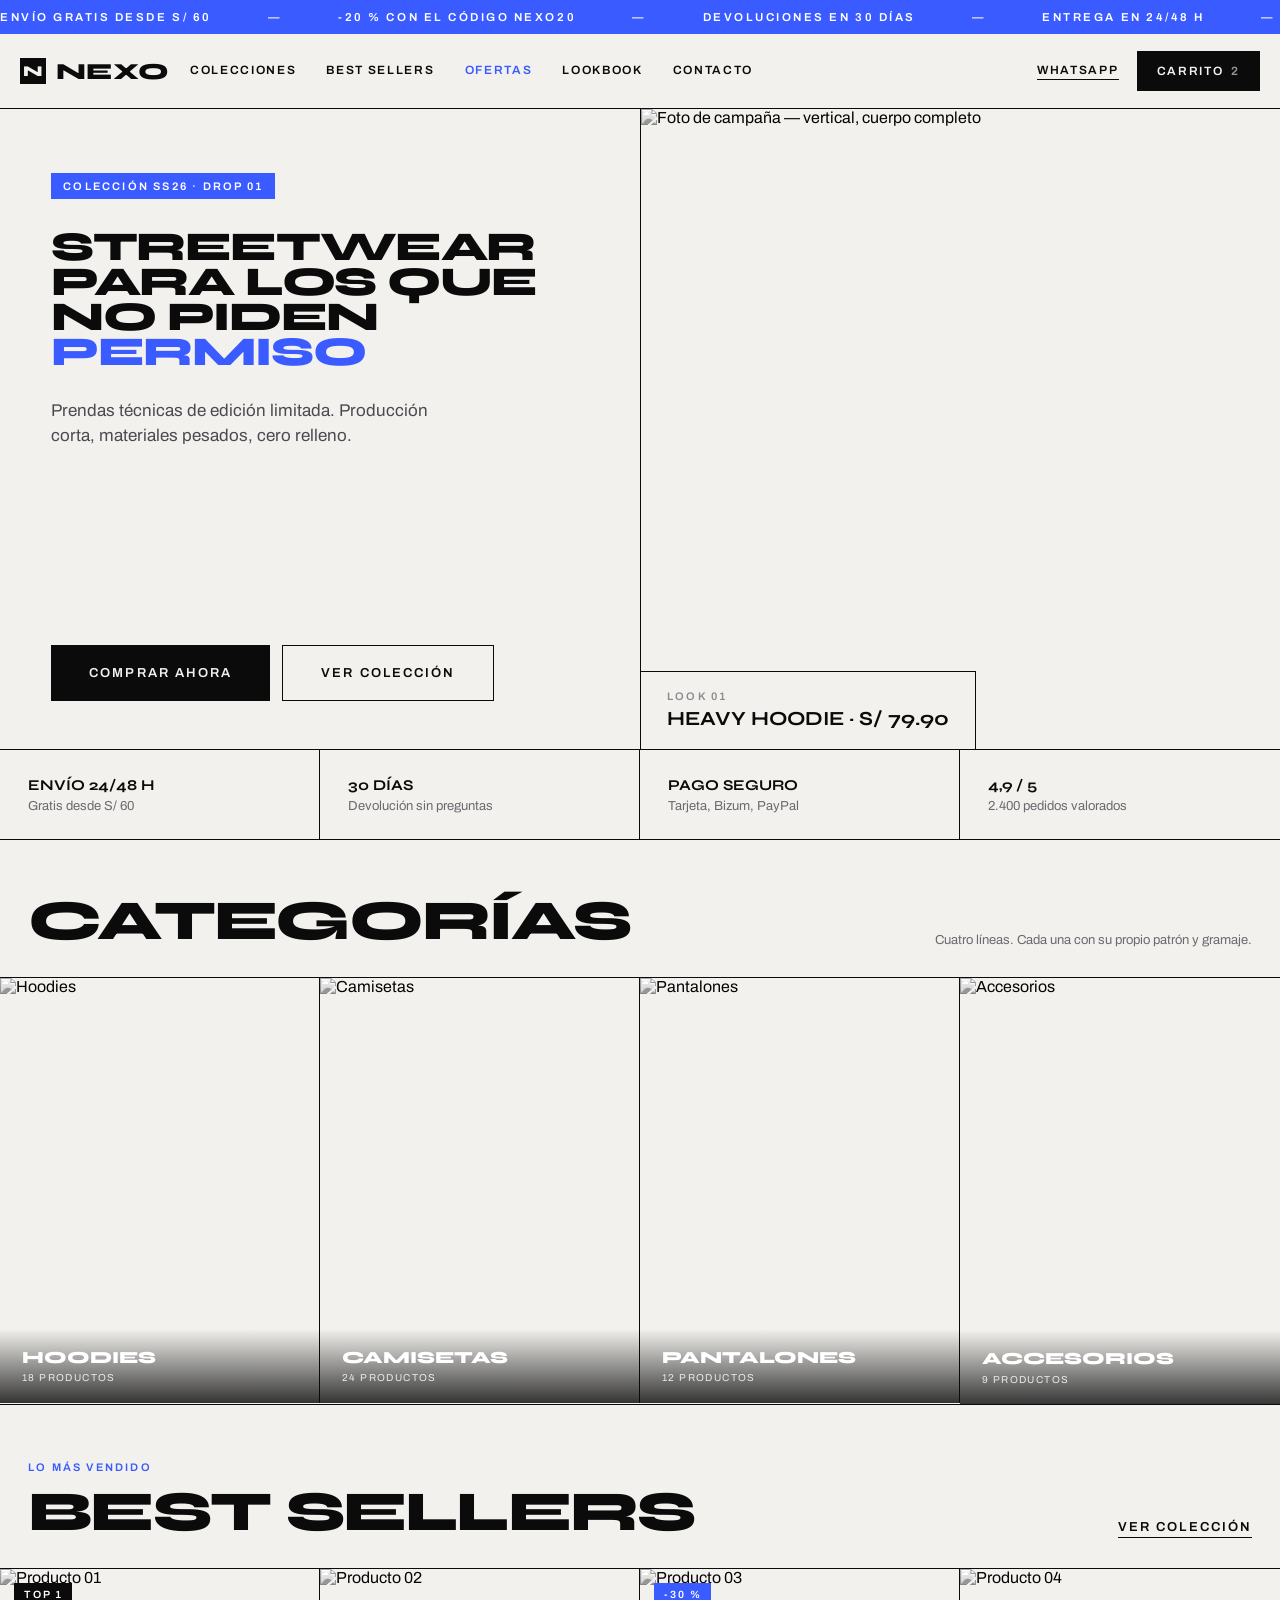
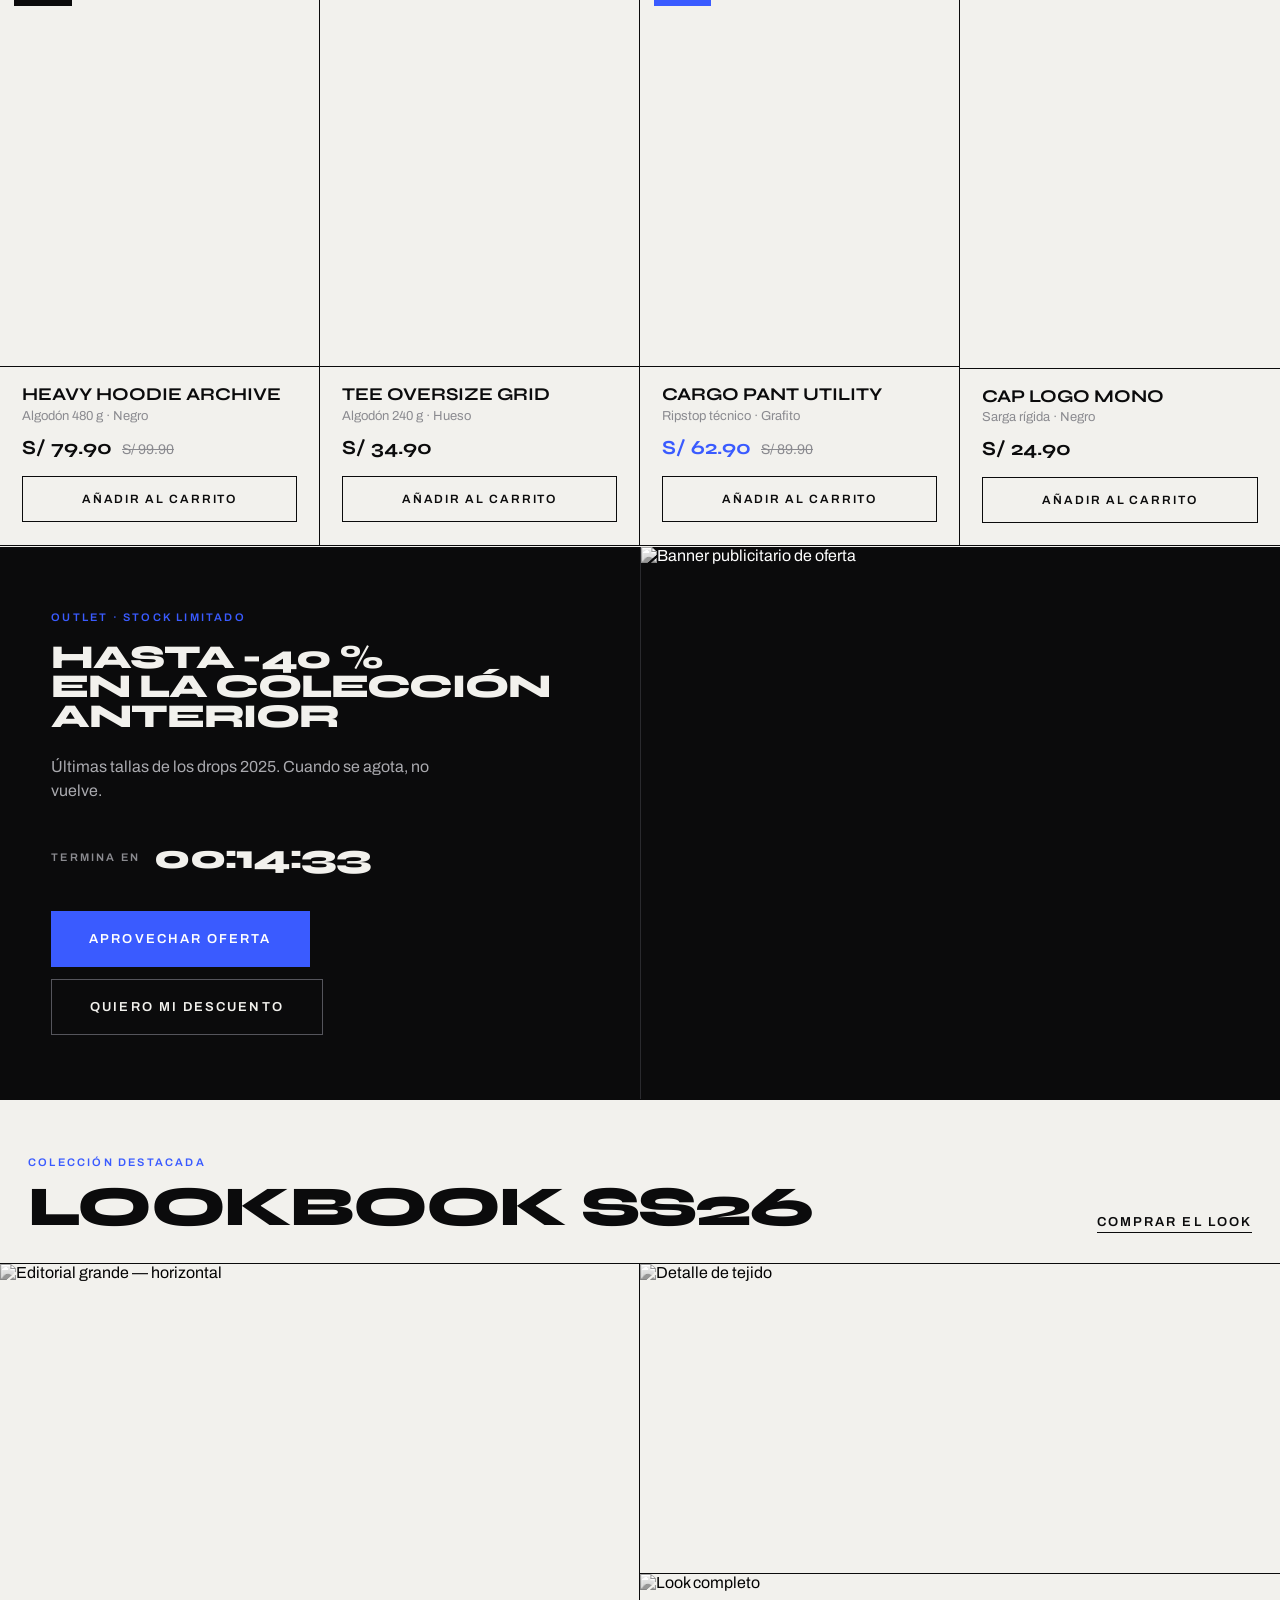
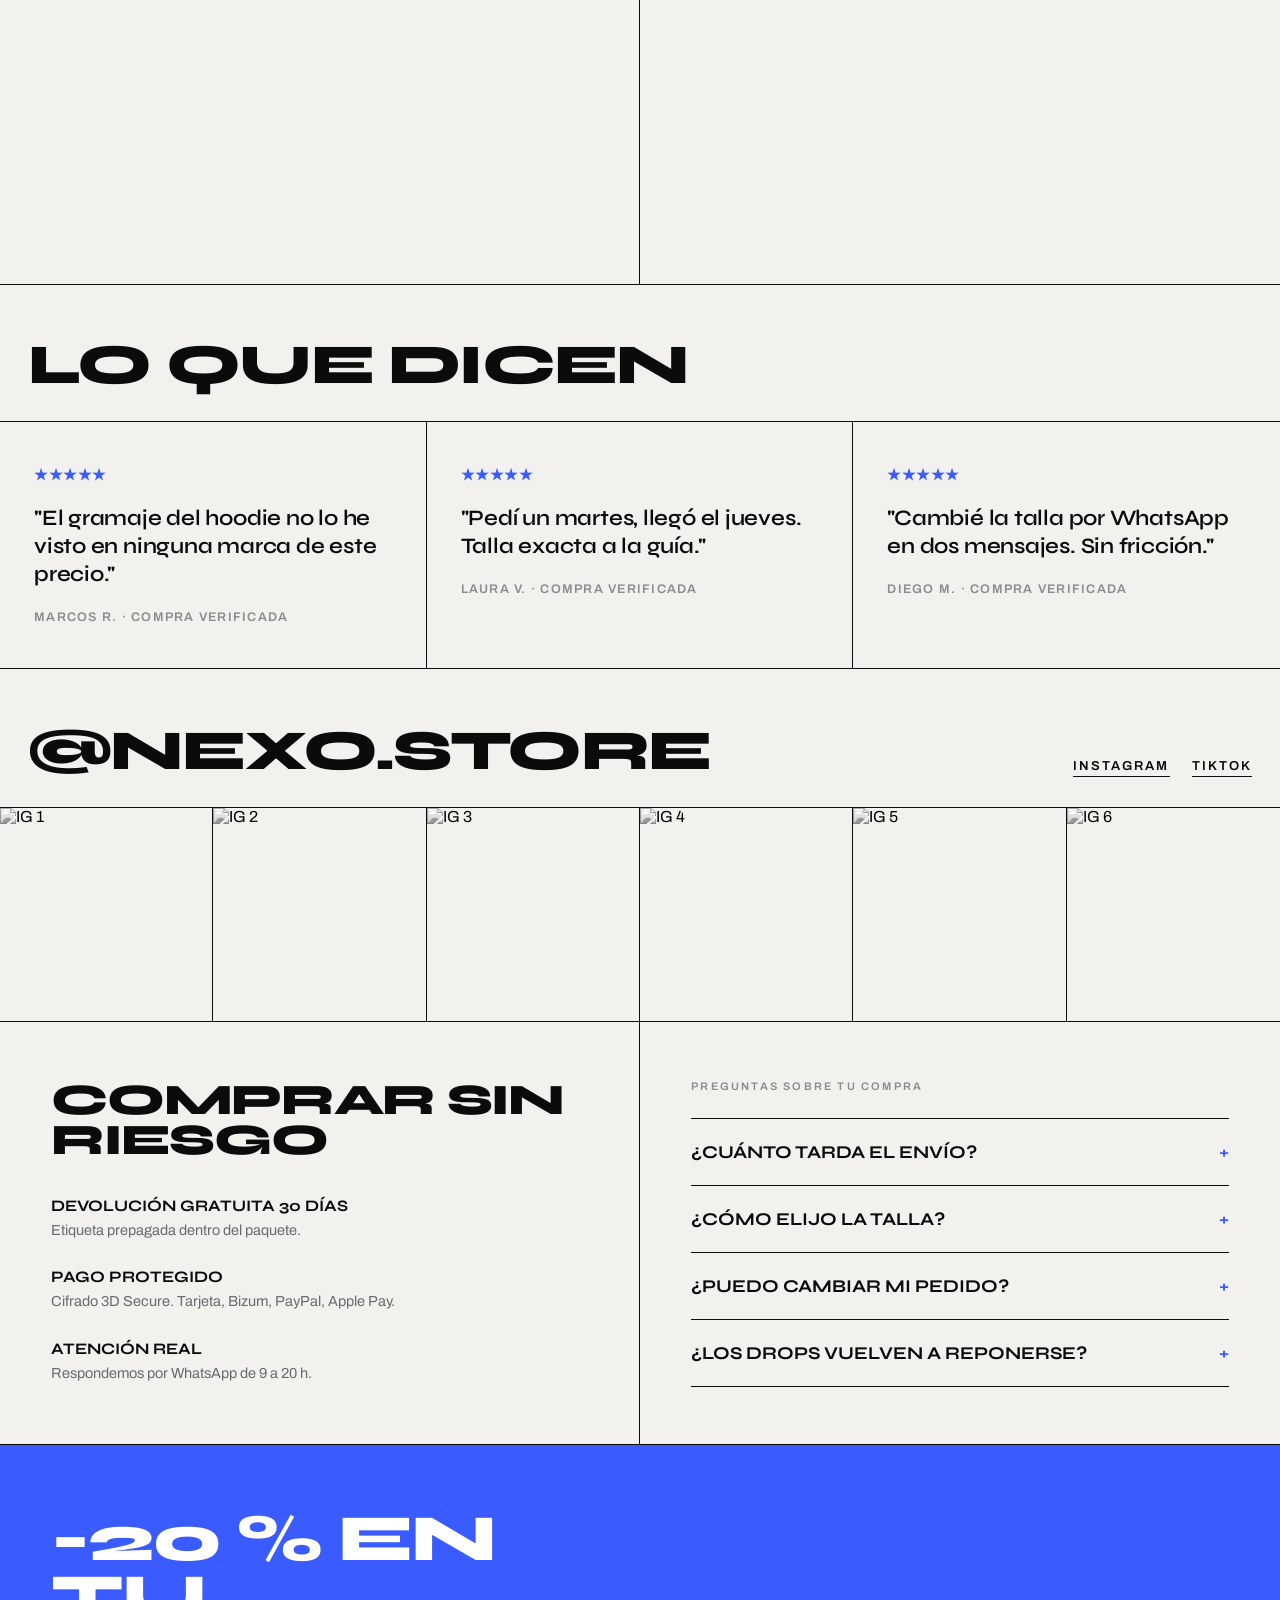
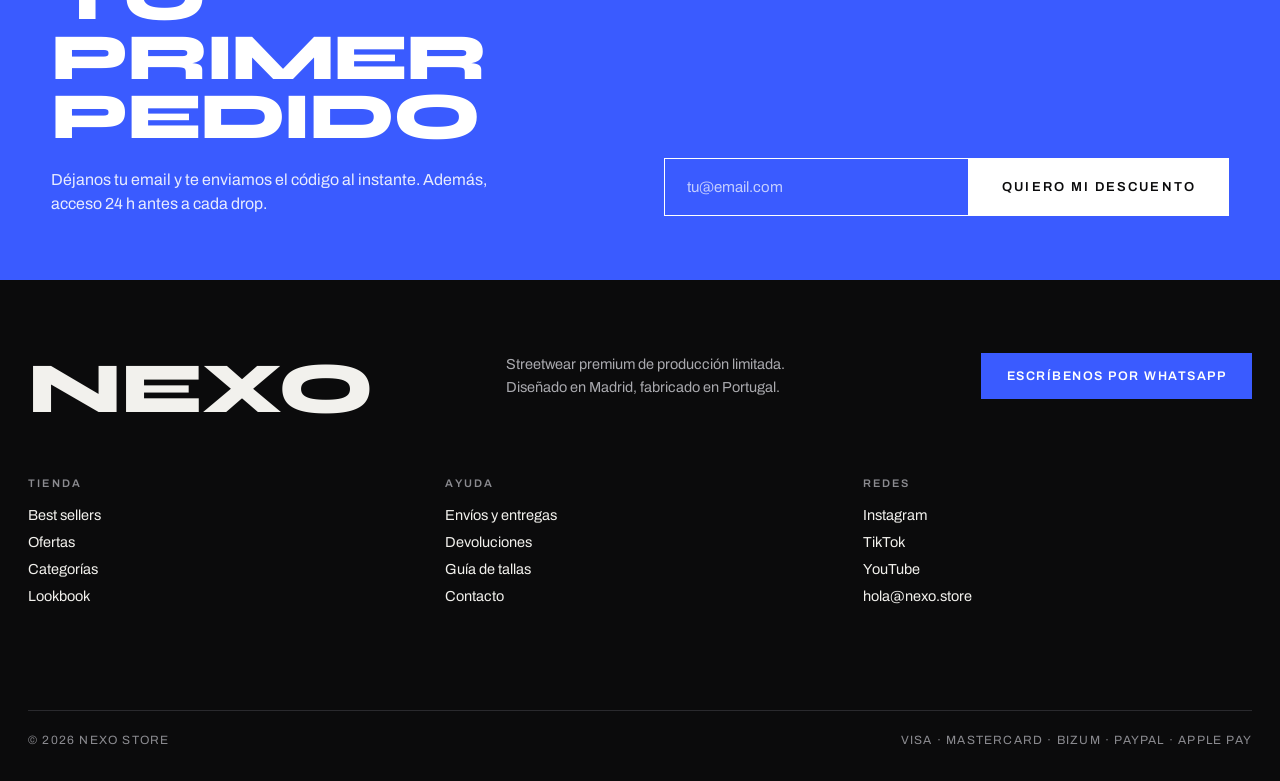
==== index.html @ 4b2de721 "Initial commit: NEXO Store e-commerce site Standalone implementation (HTML/CSS/JS) built from the NE" ====
<!DOCTYPE html>
<html lang="es">
<head>
<meta charset="utf-8">
<meta name="viewport" content="width=device-width, initial-scale=1">
<title>NEXO Store — Streetwear técnico de edición limitada</title>
<link rel="preconnect" href="https://fonts.googleapis.com">
<link rel="preconnect" href="https://fonts.gstatic.com" crossorigin>
<link href="https://fonts.googleapis.com/css2?family=Syne:wght@600;700;800&family=Archivo:wght@400;500;600&display=swap" rel="stylesheet">
<link rel="stylesheet" href="styles.css">
</head>
<body>

<!-- Promo marquee -->
<div class="marquee-bar">
  <div class="marquee-track">
    <div class="marquee-group">
      <span>Envío gratis desde S/ 60</span><span>—</span><span>-20 % con el código NEXO20</span><span>—</span><span>Devoluciones en 30 días</span><span>—</span><span>Entrega en 24/48 h</span><span>—</span><span>Nueva colección disponible</span><span>—</span>
    </div>
    <div class="marquee-group" aria-hidden="true">
      <span>Envío gratis desde S/ 60</span><span>—</span><span>-20 % con el código NEXO20</span><span>—</span><span>Devoluciones en 30 días</span><span>—</span><span>Entrega en 24/48 h</span><span>—</span><span>Nueva colección disponible</span><span>—</span>
    </div>
  </div>
</div>

<!-- Header -->
<header class="site-header">
  <div class="header-inner">
    <div class="brand" data-nav="home" role="button" tabindex="0">
      <div class="brand-mark">N</div>
      <span class="brand-name">NEXO</span>
    </div>
    <nav class="main-nav">
      <a href="#colecciones">Colecciones</a>
      <a href="#bestsellers">Best sellers</a>
      <a href="#ofertas" class="accent">Ofertas</a>
      <a href="#lookbook">Lookbook</a>
      <a href="#contacto">Contacto</a>
    </nav>
    <div class="header-actions">
      <a class="whatsapp-link" href="https://wa.me/34600000000" target="_blank" rel="noopener">WhatsApp</a>
      <button class="cart-btn" data-nav="cart" type="button">
        <span>Carrito</span><span class="cart-count" id="cart-count">2</span>
      </button>
    </div>
  </div>
</header>

<!-- ============ HOME ============ -->
<main class="view" data-view="home">

  <section class="hero-section">
    <div class="hero-copy">
      <div>
        <div class="tag-pill">Colección SS26 · Drop 01</div>
        <h1 class="hero-title">Streetwear<br>para los que<br>no piden<br><span class="accent-text">permiso</span></h1>
        <p class="hero-sub">Prendas técnicas de edición limitada. Producción corta, materiales pesados, cero relleno.</p>
      </div>
      <div class="hero-actions">
        <button class="btn btn-dark" data-nav="product" type="button">Comprar ahora</button>
        <a class="btn btn-outline" href="#colecciones">Ver colección</a>
      </div>
    </div>
    <div class="hero-media">
      <img src="https://images.pexels.com/photos/31700390/pexels-photo-31700390.jpeg?auto=compress&cs=tinysrgb&w=1400" alt="Foto de campaña — vertical, cuerpo completo" class="bw-photo">
      <div class="hero-caption">
        <div class="hero-caption-label">Look 01</div>
        <div class="hero-caption-title">Heavy Hoodie · S/ 79.90</div>
      </div>
    </div>
  </section>

  <section class="stats-strip">
    <div class="stat">
      <div class="stat-title">Envío 24/48 h</div>
      <div class="stat-desc">Gratis desde S/ 60</div>
    </div>
    <div class="stat">
      <div class="stat-title">30 días</div>
      <div class="stat-desc">Devolución sin preguntas</div>
    </div>
    <div class="stat">
      <div class="stat-title">Pago seguro</div>
      <div class="stat-desc">Tarjeta, Bizum, PayPal</div>
    </div>
    <div class="stat stat-last">
      <div class="stat-title">4,9 / 5</div>
      <div class="stat-desc">2.400 pedidos valorados</div>
    </div>
  </section>

  <section id="colecciones" class="section-block">
    <div class="section-header">
      <h2 class="section-title">Categorías</h2>
      <div class="section-note">Cuatro líneas. Cada una con su propio patrón y gramaje.</div>
    </div>
    <div class="categories-grid">
      <button class="category-card" data-nav="product" type="button">
        <img src="https://images.pexels.com/photos/6311392/pexels-photo-6311392.jpeg?auto=compress&cs=tinysrgb&w=1400" alt="Hoodies" class="bw-photo">
        <div class="category-overlay">
          <div class="category-name">Hoodies</div>
          <div class="category-count">18 productos</div>
        </div>
      </button>
      <button class="category-card" data-nav="product" type="button">
        <img src="https://images.pexels.com/photos/9558577/pexels-photo-9558577.jpeg?auto=compress&cs=tinysrgb&w=1400" alt="Camisetas" class="bw-photo">
        <div class="category-overlay">
          <div class="category-name">Camisetas</div>
          <div class="category-count">24 productos</div>
        </div>
      </button>
      <button class="category-card" data-nav="product" type="button">
        <img src="https://images.pexels.com/photos/1082529/pexels-photo-1082529.jpeg?auto=compress&cs=tinysrgb&w=1400" alt="Pantalones" class="bw-photo">
        <div class="category-overlay">
          <div class="category-name">Pantalones</div>
          <div class="category-count">12 productos</div>
        </div>
      </button>
      <button class="category-card category-card-last" data-nav="product" type="button">
        <img src="https://images.pexels.com/photos/8386654/pexels-photo-8386654.jpeg?auto=compress&cs=tinysrgb&w=1400" alt="Accesorios" class="bw-photo">
        <div class="category-overlay">
          <div class="category-name">Accesorios</div>
          <div class="category-count">9 productos</div>
        </div>
      </button>
    </div>
  </section>

  <section id="bestsellers" class="section-block">
    <div class="section-header">
      <div>
        <div class="section-eyebrow">Lo más vendido</div>
        <h2 class="section-title">Best sellers</h2>
      </div>
      <a class="section-link" href="#colecciones">Ver colección</a>
    </div>
    <div class="bestsellers-grid">
      <article class="product-card">
        <div class="product-media" data-nav="product">
          <img src="https://images.pexels.com/photos/1183266/pexels-photo-1183266.jpeg?auto=compress&cs=tinysrgb&w=1400" alt="Producto 01" class="bw-photo">
          <div class="badge badge-dark">Top 1</div>
        </div>
        <div class="product-info">
          <h3 class="product-name">Heavy Hoodie Archive</h3>
          <div class="product-meta">Algodón 480 g · Negro</div>
          <div class="price-row">
            <span class="price">S/ 79.90</span>
            <span class="price-old">S/ 99.90</span>
          </div>
          <button class="add-btn" data-add="Heavy Hoodie Archive" data-price="79.90" type="button">Añadir al carrito</button>
        </div>
      </article>
      <article class="product-card">
        <div class="product-media" data-nav="product">
          <img src="https://images.pexels.com/photos/13094146/pexels-photo-13094146.jpeg?auto=compress&cs=tinysrgb&w=1400" alt="Producto 02" class="bw-photo">
        </div>
        <div class="product-info">
          <h3 class="product-name">Tee Oversize Grid</h3>
          <div class="product-meta">Algodón 240 g · Hueso</div>
          <div class="price-row">
            <span class="price">S/ 34.90</span>
          </div>
          <button class="add-btn" data-add="Tee Oversize Grid" data-price="34.90" type="button">Añadir al carrito</button>
        </div>
      </article>
      <article class="product-card">
        <div class="product-media" data-nav="product">
          <img src="https://images.pexels.com/photos/934070/pexels-photo-934070.jpeg?auto=compress&cs=tinysrgb&w=1400" alt="Producto 03" class="bw-photo">
          <div class="badge badge-accent">-30 %</div>
        </div>
        <div class="product-info">
          <h3 class="product-name">Cargo Pant Utility</h3>
          <div class="product-meta">Ripstop técnico · Grafito</div>
          <div class="price-row">
            <span class="price price-accent">S/ 62.90</span>
            <span class="price-old">S/ 89.90</span>
          </div>
          <button class="add-btn" data-add="Cargo Pant Utility" data-price="62.90" type="button">Añadir al carrito</button>
        </div>
      </article>
      <article class="product-card product-card-last">
        <div class="product-media" data-nav="product">
          <img src="https://images.pexels.com/photos/6046183/pexels-photo-6046183.jpeg?auto=compress&cs=tinysrgb&w=1400" alt="Producto 04" class="bw-photo">
        </div>
        <div class="product-info">
          <h3 class="product-name">Cap Logo Mono</h3>
          <div class="product-meta">Sarga rígida · Negro</div>
          <div class="price-row">
            <span class="price">S/ 24.90</span>
          </div>
          <button class="add-btn" data-add="Cap Logo Mono" data-price="24.90" type="button">Añadir al carrito</button>
        </div>
      </article>
    </div>
  </section>

  <section id="ofertas" class="offer-section">
    <div class="offer-grid">
      <div class="offer-copy">
        <div class="section-eyebrow accent-text">Outlet · Stock limitado</div>
        <h2 class="offer-title">Hasta -40 %<br>en la colección<br>anterior</h2>
        <p class="offer-desc">Últimas tallas de los drops 2025. Cuando se agota, no vuelve.</p>
        <div class="countdown-row">
          <span class="countdown-label">Termina en</span>
          <span class="countdown-value" id="countdown">23:59:59</span>
        </div>
        <div class="hero-actions">
          <button class="btn btn-accent" data-nav="product" type="button">Aprovechar oferta</button>
          <a class="btn btn-outline-dark" href="#newsletter">Quiero mi descuento</a>
        </div>
      </div>
      <div class="offer-media">
        <img src="https://images.pexels.com/photos/19461586/pexels-photo-19461586.jpeg?auto=compress&cs=tinysrgb&w=1400" alt="Banner publicitario de oferta" class="bw-photo">
      </div>
    </div>
  </section>

  <section id="lookbook" class="section-block">
    <div class="section-header">
      <div>
        <div class="section-eyebrow">Colección destacada</div>
        <h2 class="section-title">Lookbook SS26</h2>
      </div>
      <a class="section-link" href="#bestsellers">Comprar el look</a>
    </div>
    <div class="lookbook-grid">
      <div class="lookbook-large">
        <img src="https://images.pexels.com/photos/1040945/pexels-photo-1040945.jpeg?auto=compress&cs=tinysrgb&w=1400" alt="Editorial grande — horizontal" class="bw-photo">
      </div>
      <div class="lookbook-stack">
        <div class="lookbook-cell">
          <img src="https://images.pexels.com/photos/1926769/pexels-photo-1926769.jpeg?auto=compress&cs=tinysrgb&w=1400" alt="Detalle de tejido" class="bw-photo">
        </div>
        <div class="lookbook-cell">
          <img src="https://images.pexels.com/photos/5384429/pexels-photo-5384429.jpeg?auto=compress&cs=tinysrgb&w=1400" alt="Look completo" class="bw-photo">
        </div>
      </div>
    </div>
  </section>

  <section class="section-block">
    <div class="section-header section-header-solo">
      <h2 class="section-title">Lo que dicen</h2>
    </div>
    <div class="testimonials-grid">
      <figure class="testimonial">
        <div class="stars">★★★★★</div>
        <blockquote>"El gramaje del hoodie no lo he visto en ninguna marca de este precio."</blockquote>
        <figcaption>Marcos R. · Compra verificada</figcaption>
      </figure>
      <figure class="testimonial">
        <div class="stars">★★★★★</div>
        <blockquote>"Pedí un martes, llegó el jueves. Talla exacta a la guía."</blockquote>
        <figcaption>Laura V. · Compra verificada</figcaption>
      </figure>
      <figure class="testimonial testimonial-last">
        <div class="stars">★★★★★</div>
        <blockquote>"Cambié la talla por WhatsApp en dos mensajes. Sin fricción."</blockquote>
        <figcaption>Diego M. · Compra verificada</figcaption>
      </figure>
    </div>
  </section>

  <section class="section-block">
    <div class="section-header">
      <h2 class="section-title">@nexo.store</h2>
      <div class="social-links">
        <a href="https://instagram.com" target="_blank" rel="noopener">Instagram</a>
        <a href="https://tiktok.com" target="_blank" rel="noopener">TikTok</a>
      </div>
    </div>
    <div class="social-grid">
      <div class="social-cell"><img src="https://images.pexels.com/photos/991509/pexels-photo-991509.jpeg?auto=compress&cs=tinysrgb&w=1400" alt="IG 1" class="bw-photo"></div>
      <div class="social-cell"><img src="https://images.pexels.com/photos/2896853/pexels-photo-2896853.jpeg?auto=compress&cs=tinysrgb&w=1400" alt="IG 2" class="bw-photo"></div>
      <div class="social-cell"><img src="https://images.pexels.com/photos/3775534/pexels-photo-3775534.jpeg?auto=compress&cs=tinysrgb&w=1400" alt="IG 3" class="bw-photo"></div>
      <div class="social-cell"><img src="https://images.pexels.com/photos/5480696/pexels-photo-5480696.jpeg?auto=compress&cs=tinysrgb&w=1400" alt="IG 4" class="bw-photo"></div>
      <div class="social-cell"><img src="https://images.pexels.com/photos/2043590/pexels-photo-2043590.jpeg?auto=compress&cs=tinysrgb&w=1400" alt="IG 5" class="bw-photo"></div>
      <div class="social-cell social-cell-last"><img src="https://images.pexels.com/photos/1078958/pexels-photo-1078958.jpeg?auto=compress&cs=tinysrgb&w=1400" alt="IG 6" class="bw-photo"></div>
    </div>
  </section>

  <section class="section-block trust-section">
    <div class="trust-copy">
      <h2 class="trust-title">Comprar sin<br>riesgo</h2>
      <div class="trust-list">
        <div>
          <div class="trust-item-title">Devolución gratuita 30 días</div>
          <div class="trust-item-desc">Etiqueta prepagada dentro del paquete.</div>
        </div>
        <div>
          <div class="trust-item-title">Pago protegido</div>
          <div class="trust-item-desc">Cifrado 3D Secure. Tarjeta, Bizum, PayPal, Apple Pay.</div>
        </div>
        <div>
          <div class="trust-item-title">Atención real</div>
          <div class="trust-item-desc">Respondemos por WhatsApp de 9 a 20 h.</div>
        </div>
      </div>
    </div>
    <div class="faq-panel">
      <div class="section-eyebrow">Preguntas sobre tu compra</div>
      <div class="faq-item" data-faq="0">
        <div class="faq-question"><span>¿Cuánto tarda el envío?</span><span class="faq-toggle">+</span></div>
        <p class="faq-answer">24-48 h en península. 3-5 días para islas y Europa. Recibes seguimiento por email y WhatsApp.</p>
      </div>
      <div class="faq-item" data-faq="1">
        <div class="faq-question"><span>¿Cómo elijo la talla?</span><span class="faq-toggle">+</span></div>
        <p class="faq-answer">Los cortes son oversize. Si dudas entre dos tallas, baja una. Cada ficha incluye medidas reales de la prenda.</p>
      </div>
      <div class="faq-item" data-faq="2">
        <div class="faq-question"><span>¿Puedo cambiar mi pedido?</span><span class="faq-toggle">+</span></div>
        <p class="faq-answer">Sí, mientras no haya salido de almacén. Escríbenos por WhatsApp con tu número de pedido.</p>
      </div>
      <div class="faq-item faq-item-last" data-faq="3">
        <div class="faq-question"><span>¿Los drops vuelven a reponerse?</span><span class="faq-toggle">+</span></div>
        <p class="faq-answer">No. Cada referencia se produce una vez. Suscríbete para enterarte antes del siguiente drop.</p>
      </div>
    </div>
  </section>

  <section id="newsletter" class="newsletter-section">
    <div class="newsletter-grid">
      <div>
        <h2 class="newsletter-title">-20 % en tu<br>primer pedido</h2>
        <p class="newsletter-desc">Déjanos tu email y te enviamos el código al instante. Además, acceso 24 h antes a cada drop.</p>
      </div>
      <form class="newsletter-form" id="newsletter-form">
        <input type="email" placeholder="tu@email.com" required>
        <button type="submit">Quiero mi descuento</button>
      </form>
    </div>
  </section>

</main>

<!-- ============ PRODUCT ============ -->
<main class="view" data-view="product" hidden>
  <div class="breadcrumb">
    <span data-nav="home" role="button" tabindex="0">Inicio</span> / Hoodies / Heavy Hoodie Archive
  </div>
  <div class="product-detail-grid">
    <div class="product-gallery">
      <div class="gallery-main">
        <img src="https://images.pexels.com/photos/1183266/pexels-photo-1183266.jpeg?auto=compress&cs=tinysrgb&w=1400" alt="Foto principal de producto" class="bw-photo">
      </div>
      <div class="gallery-thumb">
        <img src="https://images.pexels.com/photos/934070/pexels-photo-934070.jpeg?auto=compress&cs=tinysrgb&w=1400" alt="Detalle" class="bw-photo">
      </div>
      <div class="gallery-thumb gallery-thumb-last">
        <img src="https://images.pexels.com/photos/31700390/pexels-photo-31700390.jpeg?auto=compress&cs=tinysrgb&w=1400" alt="En modelo" class="bw-photo">
      </div>
    </div>
    <div class="product-panel">
      <div class="stock-badge">Quedan 12 unidades</div>
      <h1 class="product-title">Heavy Hoodie Archive</h1>
      <div class="price-row price-row-lg">
        <span class="price price-lg">S/ 79.90</span>
        <span class="price-old">S/ 99.90</span>
        <span class="discount-tag">-20 %</span>
      </div>
      <p class="product-desc">Felpa de algodón 480 g con interior perchado. Corte oversize, hombro caído, puños acanalados dobles. Serigrafía a un color en espalda.</p>
      <div class="size-label">Talla · <span id="size-selected">M</span></div>
      <div class="size-options">
        <button class="size-btn" data-size="XS" type="button">XS</button>
        <button class="size-btn" data-size="S" type="button">S</button>
        <button class="size-btn size-btn-active" data-size="M" type="button">M</button>
        <button class="size-btn" data-size="L" type="button">L</button>
        <button class="size-btn" data-size="XL" type="button">XL</button>
      </div>
      <button class="buy-btn" id="add-from-product" type="button">Añadir al carrito · S/ 79.90</button>
      <button class="addcart-btn" id="buy-now" type="button">Comprar ahora</button>
      <div class="trust-notes">
        <div>Envío gratis · llega el jueves 10</div>
        <div>Devolución gratuita en 30 días</div>
        <div>Dudas de talla: <a href="https://wa.me/34600000000" target="_blank" rel="noopener">escríbenos por WhatsApp</a></div>
      </div>
    </div>
  </div>
</main>

<!-- ============ CART ============ -->
<main class="view" data-view="cart" hidden>
  <div class="cart-title-wrap">
    <h1 class="cart-title">Tu carrito</h1>
  </div>
  <div class="cart-grid">
    <div class="cart-items" id="cart-items"></div>
    <aside class="cart-summary">
      <div class="section-eyebrow">Resumen</div>
      <div class="summary-rows">
        <div class="summary-row"><span>Subtotal</span><span id="cart-subtotal">S/ 0.00</span></div>
        <div class="summary-row"><span>Envío</span><span id="cart-shipping">Gratis</span></div>
        <div class="summary-row summary-discount"><span>Descuento NEXO20</span><span id="cart-discount">– S/ 0.00</span></div>
      </div>
      <div class="summary-total-row">
        <span>Total</span>
        <span class="summary-total" id="cart-total">S/ 0.00</span>
      </div>
      <button class="checkout-btn" data-nav="checkout" type="button">Finalizar compra</button>
      <div class="secure-note">Pago seguro con Visa, Mastercard, Bizum, PayPal y Apple Pay.</div>
    </aside>
  </div>
</main>

<!-- ============ CHECKOUT ============ -->
<main class="view" data-view="checkout" hidden>
  <div class="checkout-title-wrap">
    <h1 class="checkout-title">Checkout</h1>
    <div class="checkout-steps">Datos · Envío · Pago</div>
  </div>
  <div class="checkout-grid">
    <div class="checkout-form">
      <div class="form-section">
        <div class="form-title">1 · Contacto</div>
        <div class="form-grid">
          <input placeholder="Nombre">
          <input placeholder="Apellidos">
          <input placeholder="Email" type="email">
          <input placeholder="Teléfono" type="tel">
        </div>
      </div>
      <div class="form-section">
        <div class="form-title">2 · Envío</div>
        <div class="form-grid form-grid-ship">
          <input placeholder="Dirección">
          <input placeholder="Código postal">
          <input placeholder="Ciudad">
          <input placeholder="País">
        </div>
      </div>
      <div class="form-section">
        <div class="form-title">3 · Pago</div>
        <div class="pay-options">
          <button class="pay-btn pay-btn-active" data-pay="Tarjeta" type="button">Tarjeta</button>
          <button class="pay-btn" data-pay="Bizum" type="button">Bizum</button>
          <button class="pay-btn" data-pay="PayPal" type="button">PayPal</button>
        </div>
        <div class="pay-selected">Seleccionado · <span id="pay-selected">Tarjeta</span></div>
      </div>
    </div>
    <aside class="order-summary">
      <div class="section-eyebrow">Tu pedido</div>
      <div class="order-lines" id="order-lines"></div>
      <div class="summary-rows summary-rows-bordered">
        <div class="summary-row"><span>Envío</span><span id="checkout-shipping">Gratis</span></div>
        <div class="summary-row summary-discount"><span>Descuento NEXO20</span><span id="checkout-discount">– S/ 0.00</span></div>
      </div>
      <div class="summary-total-row">
        <span>Total</span>
        <span class="summary-total" id="checkout-total">S/ 0.00</span>
      </div>
      <button class="place-order-btn" id="place-order" type="button">Pagar <span id="place-order-total">S/ 0.00</span></button>
      <button class="back-btn" data-nav="cart" type="button">Volver al carrito</button>
    </aside>
  </div>
</main>

<!-- ============ DONE ============ -->
<main class="view done-section" data-view="done" hidden>
  <div class="section-eyebrow accent-text">Pedido confirmado</div>
  <h1 class="done-title">Gracias.<br>Ya es tuyo.</h1>
  <p class="done-text">Pedido <strong>#NX-24817</strong>. Te hemos enviado la confirmación por email y el seguimiento llegará por WhatsApp.</p>
  <div class="done-actions">
    <button class="btn btn-dark" data-nav="home" type="button">Seguir comprando</button>
    <a class="btn btn-outline" href="https://wa.me/34600000000" target="_blank" rel="noopener">Contactar por WhatsApp</a>
  </div>
</main>

<!-- Footer -->
<footer id="contacto" class="site-footer">
  <div class="footer-inner">
    <div class="footer-top">
      <div class="footer-brand">NEXO</div>
      <p class="footer-desc">Streetwear premium de producción limitada. Diseñado en Madrid, fabricado en Portugal.</p>
      <a class="footer-cta" href="https://wa.me/34600000000" target="_blank" rel="noopener">Escríbenos por WhatsApp</a>
    </div>
    <div class="footer-links">
      <div class="footer-col">
        <div class="footer-col-title">Tienda</div>
        <a href="#bestsellers">Best sellers</a>
        <a href="#ofertas">Ofertas</a>
        <a href="#colecciones">Categorías</a>
        <a href="#lookbook">Lookbook</a>
      </div>
      <div class="footer-col">
        <div class="footer-col-title">Ayuda</div>
        <a href="#contacto">Envíos y entregas</a>
        <a href="#contacto">Devoluciones</a>
        <a href="#contacto">Guía de tallas</a>
        <a href="#contacto">Contacto</a>
      </div>
      <div class="footer-col">
        <div class="footer-col-title">Redes</div>
        <a href="https://instagram.com" target="_blank" rel="noopener">Instagram</a>
        <a href="https://tiktok.com" target="_blank" rel="noopener">TikTok</a>
        <a href="https://youtube.com" target="_blank" rel="noopener">YouTube</a>
        <a href="mailto:hola@nexo.store">hola@nexo.store</a>
      </div>
    </div>
    <div class="footer-bottom">
      <span>© 2026 NEXO Store</span>
      <span>Visa · Mastercard · Bizum · PayPal · Apple Pay</span>
    </div>
  </div>
</footer>

<script src="script.js"></script>
</body>
</html>
---- styles.css ----
/* NEXO Store — implemented from Claude Design canvas source (NEXO Store.dc.html) */

:root {
  --bg: #F2F1ED;
  --ink: #0B0B0C;
  --blue: #3A5BFF;
  --gray-1: #8B8B90;
  --gray-2: #6A6A70;
  --gray-3: #4A4A50;
  --gray-4: #A9A9AE;
  --line-dark: #2A2A2E;
  --line-light: #D6D5D0;
  --cart-thumb: #E4E3DE;
  font-size: 16px;
}

* { box-sizing: border-box; }

section, main, header, .cq { container-type: inline-size; }

body {
  margin: 0;
  background: var(--bg);
  color: var(--ink);
  font-family: 'Archivo', sans-serif;
  -webkit-font-smoothing: antialiased;
}

a { color: var(--ink); text-decoration: none; }
a:hover { color: var(--blue); }
p, h1, h2, h3, blockquote, figure { margin: 0; }
button, input { font-family: 'Archivo', sans-serif; }
::selection { background: var(--blue); color: #fff; }

.accent { color: var(--blue); }
.accent-text { color: var(--blue); }

/* ---------- Marquee ---------- */
@keyframes nexoMarquee { from { transform: translateX(0); } to { transform: translateX(-50%); } }

.marquee-bar { background: var(--blue); color: #fff; overflow: hidden; padding: 11px 0; }
.marquee-track {
  display: flex; width: 200%;
  animation: nexoMarquee 26s linear infinite;
  font-size: 11.5px; letter-spacing: .22em; text-transform: uppercase; font-weight: 600;
}
.marquee-group { display: flex; gap: 56px; width: 50%; flex: none; padding-right: 56px; white-space: nowrap; }

/* ---------- Header ---------- */
.site-header {
  position: sticky; top: 0; z-index: 50;
  background: rgba(242, 241, 237, .92);
  backdrop-filter: blur(14px);
  border-bottom: 1px solid var(--ink);
}
.header-inner {
  max-width: 1560px; margin: 0 auto; padding: 0 20px; min-height: 74px;
  display: flex; align-items: center; gap: 20px; flex-wrap: wrap; row-gap: 0;
}
.brand { cursor: pointer; display: flex; align-items: center; gap: 10px; }
.brand-mark {
  width: 26px; height: 26px; background: var(--ink); display: flex;
  align-items: center; justify-content: center; color: var(--bg);
  font-family: 'Syne', sans-serif; font-weight: 800; font-size: 15px;
}
.brand-name { font-family: 'Syne', sans-serif; font-weight: 800; font-size: 23px; letter-spacing: .02em; text-transform: uppercase; }
.main-nav {
  display: flex; gap: 30px; font-size: 12px; letter-spacing: .14em; text-transform: uppercase; font-weight: 600;
  flex: 1 1 220px; min-width: 0; overflow-x: auto; overflow-y: hidden; scrollbar-width: none; white-space: nowrap; padding-bottom: 2px;
}
.main-nav::-webkit-scrollbar { display: none; }
.header-actions { display: flex; align-items: center; gap: 18px; }
.whatsapp-link { font-size: 12px; letter-spacing: .14em; text-transform: uppercase; font-weight: 600; border-bottom: 1px solid var(--ink); padding-bottom: 2px; }
.cart-btn {
  border: none; background: var(--ink); color: var(--bg); font-size: 12px; letter-spacing: .14em;
  text-transform: uppercase; font-weight: 600; padding: 13px 20px; cursor: pointer; display: flex; gap: 8px;
}
.cart-btn:hover { background: var(--blue); }
.cart-count { color: var(--bg); opacity: .6; }

/* ---------- Buttons / links (generic) ---------- */
.btn {
  border: none; font-family: 'Archivo', sans-serif; font-size: 13px; letter-spacing: .16em;
  text-transform: uppercase; font-weight: 600; padding: 21px 38px; cursor: pointer; display: inline-block;
}
.btn-dark { background: var(--ink); color: var(--bg); }
.btn-dark:hover { background: var(--blue); color: var(--bg); }
.btn-outline { border: 1px solid var(--ink); background: transparent; color: var(--ink); padding: 20px 38px; }
.btn-outline:hover { background: var(--ink); color: var(--bg); }
.btn-accent { background: var(--blue); color: #fff; }
.btn-accent:hover { background: var(--bg); color: var(--ink); }
.btn-outline-dark { border: 1px solid #55555C; color: var(--bg); padding: 20px 38px; }
.btn-outline-dark:hover { border-color: var(--bg); }
.hero-actions { display: flex; flex-wrap: wrap; gap: 12px; align-items: center; }

/* ---------- Views ---------- */
.view[hidden] { display: none; }

/* ---------- Hero ---------- */
.hero-section {
  border-bottom: 1px solid var(--ink);
  display: grid; grid-template-columns: repeat(auto-fit, minmax(420px, 1fr));
}
.hero-copy {
  padding: clamp(44px, 5vw, 88px) clamp(22px, 4vw, 56px) 48px;
  container-type: inline-size;
  display: flex; flex-direction: column; justify-content: space-between; gap: 56px; min-width: 0;
}
.tag-pill {
  display: inline-block; background: var(--blue); color: #fff; font-size: 11px; letter-spacing: .2em;
  text-transform: uppercase; font-weight: 600; padding: 7px 12px; margin-bottom: 30px;
}
.hero-title {
  font-family: 'Syne', sans-serif; font-weight: 800; font-size: clamp(34px, 7.6cqi, 116px);
  hyphens: none; overflow-wrap: normal; line-height: .86; letter-spacing: -.035em; text-transform: uppercase;
}
.hero-sub { font-size: 17px; line-height: 1.5; max-width: 400px; margin: 28px 0 0; color: var(--gray-3); }
.hero-media { position: relative; min-height: min(78vh, 640px); border-left: 1px solid var(--ink); }
.hero-caption {
  position: absolute; left: 0; bottom: 0; background: var(--bg);
  border-top: 1px solid var(--ink); border-right: 1px solid var(--ink); padding: 18px 26px; pointer-events: none;
}
.hero-caption-label { font-size: 11px; letter-spacing: .2em; text-transform: uppercase; color: var(--gray-1); font-weight: 600; }
.hero-caption-title { font-family: 'Syne', sans-serif; font-weight: 700; font-size: 20px; text-transform: uppercase; margin-top: 4px; }

/* ---------- Photos ---------- */
.bw-photo {
  position: absolute; inset: 0; width: 100%; height: 100%; object-fit: cover; display: block;
  filter: grayscale(1) contrast(1.06) brightness(1.02);
}

/* ---------- Stats strip ---------- */
.stats-strip { border-bottom: 1px solid var(--ink); display: grid; grid-template-columns: repeat(auto-fit, minmax(198px, 1fr)); }
.stat { padding: 26px 28px; border-right: 1px solid var(--ink); }
.stat-last { border-right: none; }
.stat-title { font-family: 'Syne', sans-serif; font-weight: 700; font-size: 15px; text-transform: uppercase; }
.stat-desc { font-size: 13px; color: var(--gray-2); margin-top: 5px; }

/* ---------- Sections generic ---------- */
.section-block { border-bottom: 1px solid var(--ink); }
.section-header {
  display: flex; justify-content: space-between; align-items: flex-end; gap: 24px;
  padding: 56px 28px 30px; max-width: 1560px; margin: 0 auto;
}
.section-header-solo { justify-content: flex-start; }
.section-note { font-size: 13px; color: var(--gray-2); max-width: 320px; text-align: right; }
.section-eyebrow { font-size: 11px; letter-spacing: .2em; text-transform: uppercase; color: var(--blue); font-weight: 600; margin-bottom: 14px; }
.section-title { font-family: 'Syne', sans-serif; font-weight: 800; font-size: clamp(30px, 4.4vw, 60px); line-height: .9; letter-spacing: -.03em; text-transform: uppercase; }
.section-link { font-size: 13px; letter-spacing: .16em; text-transform: uppercase; font-weight: 600; border-bottom: 1px solid var(--ink); padding-bottom: 3px; }

/* ---------- Categories ---------- */
.categories-grid { display: grid; grid-template-columns: repeat(auto-fit, minmax(198px, 1fr)); border-top: 1px solid var(--ink); }
.category-card {
  all: unset; cursor: pointer; position: relative; border-right: 1px solid var(--ink);
  aspect-ratio: 3 / 4; container-type: inline-size; display: block; overflow: hidden;
}
.category-card-last { border-right: none; }
.category-overlay {
  position: absolute; inset: auto 0 0 0; padding: 20px 22px;
  background: linear-gradient(transparent, rgba(11, 11, 12, .82)); color: #fff; pointer-events: none;
}
.category-name { font-family: 'Syne', sans-serif; font-weight: 800; font-size: clamp(17px, 2.3cqi, 26px); text-transform: uppercase; line-height: 1.02; overflow-wrap: normal; }
.category-count { font-size: clamp(10px, 1.1cqi, 12px); letter-spacing: .14em; text-transform: uppercase; margin-top: 6px; opacity: .85; }

/* ---------- Best sellers ---------- */
.bestsellers-grid { display: grid; grid-template-columns: repeat(auto-fit, minmax(198px, 1fr)); border-top: 1px solid var(--ink); }
.product-card { border-right: 1px solid var(--ink); padding: 0 0 22px; }
.product-card-last { border-right: none; }
.product-media { cursor: pointer; position: relative; aspect-ratio: 4 / 5; border-bottom: 1px solid var(--ink); overflow: hidden; }
.badge {
  position: absolute; top: 14px; left: 14px; font-size: 10.5px; letter-spacing: .18em;
  text-transform: uppercase; font-weight: 600; padding: 6px 10px; pointer-events: none; color: #fff;
}
.badge-dark { background: var(--ink); }
.badge-accent { background: var(--blue); }
.product-info { padding: 18px 22px 0; }
.product-name { font-family: 'Syne', sans-serif; font-weight: 700; font-size: 18px; text-transform: uppercase; line-height: 1.1; }
.product-meta { font-size: 13px; color: var(--gray-1); margin-top: 4px; }
.price-row { display: flex; align-items: baseline; gap: 10px; margin-top: 12px; }
.price { font-family: 'Syne', sans-serif; font-weight: 700; font-size: 20px; }
.price-accent { color: var(--blue); }
.price-old { font-size: 14px; color: var(--gray-1); text-decoration: line-through; }
.add-btn {
  margin-top: 16px; width: 100%; border: 1px solid var(--ink); background: transparent; color: var(--ink);
  font-size: 12px; letter-spacing: .16em; text-transform: uppercase; font-weight: 600; padding: 15px 0; cursor: pointer;
}
.add-btn:hover { background: var(--ink); color: var(--bg); }

/* ---------- Offer ---------- */
.offer-section { background: var(--ink); color: var(--bg); border-bottom: 1px solid var(--ink); }
.offer-grid { display: grid; grid-template-columns: repeat(auto-fit, minmax(400px, 1fr)); }
.offer-copy { padding: clamp(44px, 5vw, 72px) clamp(22px, 4vw, 56px); container-type: inline-size; }
.offer-title {
  font-family: 'Syne', sans-serif; font-weight: 800; font-size: clamp(32px, 6.2cqi, 88px);
  hyphens: none; overflow-wrap: normal; line-height: .88; letter-spacing: -.035em; text-transform: uppercase; margin: 20px 0 0;
}
.offer-desc { font-size: 16px; line-height: 1.5; max-width: 420px; color: var(--gray-4); margin: 24px 0 0; }
.countdown-row { display: flex; align-items: center; gap: 14px; margin-top: 34px; }
.countdown-label { font-size: 11px; letter-spacing: .2em; text-transform: uppercase; color: var(--gray-1); font-weight: 600; }
.countdown-value { font-family: 'Syne', sans-serif; font-weight: 800; font-size: 34px; letter-spacing: -.02em; color: var(--bg); }
.offer-section .hero-actions { margin-top: 34px; }
.offer-media { position: relative; min-height: 520px; border-left: 1px solid var(--line-dark); overflow: hidden; }

/* ---------- Lookbook ---------- */
.lookbook-grid { display: grid; grid-template-columns: repeat(auto-fit, minmax(380px, 1fr)); border-top: 1px solid var(--ink); }
.lookbook-large { position: relative; min-height: 620px; border-right: 1px solid var(--ink); overflow: hidden; }
.lookbook-stack { display: grid; grid-template-rows: 1fr 1fr; }
.lookbook-cell { position: relative; min-height: 310px; border-bottom: 1px solid var(--ink); overflow: hidden; }
.lookbook-stack .lookbook-cell:last-child { border-bottom: none; }

/* ---------- Testimonials ---------- */
.testimonials-grid { display: grid; grid-template-columns: repeat(auto-fit, minmax(280px, 1fr)); border-top: 1px solid var(--ink); }
.testimonial { padding: 44px 34px; border-right: 1px solid var(--ink); }
.testimonial-last { border-right: none; }
.stars { font-family: 'Syne', sans-serif; font-weight: 700; font-size: 15px; color: var(--blue); letter-spacing: .1em; }
.testimonial blockquote {
  margin: 20px 0 0; font-family: 'Syne', sans-serif; font-weight: 600; font-size: 22px; line-height: 1.28; letter-spacing: -.01em;
}
.testimonial figcaption { font-size: 12.5px; letter-spacing: .1em; text-transform: uppercase; color: var(--gray-1); margin-top: 22px; font-weight: 600; }

/* ---------- Social feed ---------- */
.social-links { display: flex; gap: 22px; font-size: 13px; letter-spacing: .16em; text-transform: uppercase; font-weight: 600; }
.social-links a { border-bottom: 1px solid var(--ink); padding-bottom: 3px; }
.social-grid { display: grid; grid-template-columns: repeat(auto-fit, minmax(140px, 1fr)); border-top: 1px solid var(--ink); }
.social-cell { position: relative; aspect-ratio: 1; border-right: 1px solid var(--ink); overflow: hidden; }
.social-cell-last { border-right: none; }

/* ---------- Trust + FAQ ---------- */
.trust-section { display: grid; grid-template-columns: repeat(auto-fit, minmax(400px, 1fr)); border-bottom: 1px solid var(--ink); }
.trust-copy { padding: clamp(40px, 4.5vw, 64px) clamp(22px, 4vw, 56px); border-right: 1px solid var(--ink); }
.trust-title { font-family: 'Syne', sans-serif; font-weight: 800; font-size: clamp(30px, 3.4vw, 52px); line-height: .92; letter-spacing: -.03em; text-transform: uppercase; }
.trust-list { margin-top: 36px; display: flex; flex-direction: column; gap: 26px; max-width: 420px; }
.trust-item-title { font-family: 'Syne', sans-serif; font-weight: 700; font-size: 16px; text-transform: uppercase; }
.trust-item-desc { font-size: 14.5px; color: var(--gray-2); line-height: 1.5; margin-top: 5px; }
.faq-panel { padding: clamp(40px, 4.5vw, 64px) clamp(22px, 4vw, 56px); }
.faq-panel .section-eyebrow { color: var(--gray-1); margin-bottom: 26px; }
.faq-item { border-top: 1px solid var(--ink); padding: 22px 0; cursor: pointer; }
.faq-item-last { border-bottom: 1px solid var(--ink); }
.faq-question { display: flex; justify-content: space-between; gap: 18px; font-family: 'Syne', sans-serif; font-weight: 700; font-size: 18px; text-transform: uppercase; }
.faq-toggle { color: var(--blue); }
.faq-answer { margin: 14px 0 0; font-size: 15px; line-height: 1.55; color: var(--gray-3); max-width: 520px; display: none; }
.faq-item.open .faq-answer { display: block; }

/* ---------- Newsletter ---------- */
.newsletter-section { background: var(--blue); color: #fff; border-bottom: 1px solid var(--ink); padding: clamp(48px, 5vw, 78px) clamp(22px, 4vw, 56px); }
.newsletter-grid { max-width: 1560px; margin: 0 auto; display: grid; grid-template-columns: repeat(auto-fit, minmax(380px, 1fr)); gap: 48px; align-items: end; }
.newsletter-title { font-family: 'Syne', sans-serif; font-weight: 800; font-size: clamp(30px, 5.6cqi, 76px); hyphens: none; overflow-wrap: normal; line-height: .9; letter-spacing: -.035em; text-transform: uppercase; }
.newsletter-desc { font-size: 16px; line-height: 1.5; margin: 22px 0 0; max-width: 440px; color: rgba(255, 255, 255, .88); }
.newsletter-form { display: flex; gap: 0; flex-wrap: wrap; }
.newsletter-form input {
  flex: 1; min-width: 220px; border: 1px solid #fff; background: transparent; color: #fff; font-size: 15px; padding: 20px 22px; outline: none;
}
.newsletter-form input::placeholder { color: rgba(255, 255, 255, .7); }
.newsletter-form button {
  border: 1px solid #fff; background: #fff; color: var(--ink); font-size: 13px; letter-spacing: .16em;
  text-transform: uppercase; font-weight: 600; padding: 20px 32px; cursor: pointer;
}
.newsletter-form button:hover { background: var(--ink); color: #fff; }

/* ---------- Footer ---------- */
.site-footer { background: var(--ink); color: var(--bg); padding: 72px 28px 34px; }
.footer-inner { max-width: 1560px; margin: 0 auto; display: flex; flex-direction: column; gap: 52px; }
.footer-top { display: flex; flex-wrap: wrap; justify-content: space-between; align-items: flex-start; gap: 32px; }
.footer-brand { font-family: 'Syne', sans-serif; font-weight: 800; font-size: clamp(40px, 6vw, 72px); letter-spacing: -.02em; text-transform: uppercase; line-height: 1; }
.footer-desc { font-size: 14.5px; color: var(--gray-4); line-height: 1.55; max-width: 340px; flex: 1 1 260px; }
.footer-cta { background: var(--blue); color: #fff; font-size: 12.5px; letter-spacing: .12em; text-transform: uppercase; font-weight: 600; padding: 16px 26px; white-space: nowrap; }
.footer-cta:hover { background: var(--bg); color: var(--ink); }
.footer-links { display: grid; grid-template-columns: repeat(auto-fit, minmax(150px, 1fr)); gap: 28px; }
.footer-col-title { font-size: 11px; letter-spacing: .2em; text-transform: uppercase; color: var(--gray-1); font-weight: 600; }
.footer-col { display: flex; flex-direction: column; }
.footer-col a { display: block; color: var(--bg); font-size: 14.5px; margin-top: 11px; }
.footer-col a:first-of-type { margin-top: 18px; }
.footer-col a:hover { color: var(--blue); }
.footer-bottom {
  display: flex; justify-content: space-between; gap: 24px; flex-wrap: wrap; border-top: 1px solid var(--line-dark);
  margin-top: 54px; padding-top: 22px; font-size: 12px; letter-spacing: .1em; text-transform: uppercase; color: var(--gray-1);
}

/* ---------- Product page ---------- */
main[data-view="product"] { border-bottom: 1px solid var(--ink); }
.breadcrumb { padding: 20px 28px; font-size: 12px; letter-spacing: .12em; text-transform: uppercase; color: var(--gray-1); border-bottom: 1px solid var(--ink); font-weight: 600; }
.breadcrumb [data-nav] { cursor: pointer; color: var(--ink); }
.product-detail-grid { display: grid; grid-template-columns: repeat(auto-fit, minmax(400px, 1fr)); }
.product-gallery { display: grid; grid-template-columns: 1fr 1fr; border-right: 1px solid var(--ink); }
.gallery-main { grid-column: span 2; position: relative; aspect-ratio: 4 / 3.2; border-bottom: 1px solid var(--ink); overflow: hidden; }
.gallery-thumb { position: relative; aspect-ratio: 1; border-right: 1px solid var(--ink); overflow: hidden; }
.gallery-thumb-last { border-right: none; }
.product-panel { padding: clamp(36px, 4vw, 56px) clamp(22px, 3.4vw, 48px); display: flex; flex-direction: column; }
.stock-badge {
  display: inline-block; align-self: flex-start; background: var(--blue); color: #fff; font-size: 10.5px;
  letter-spacing: .18em; text-transform: uppercase; font-weight: 600; padding: 6px 10px;
}
.product-title { font-family: 'Syne', sans-serif; font-weight: 800; font-size: clamp(34px, 3.6vw, 54px); line-height: .94; letter-spacing: -.03em; text-transform: uppercase; margin: 22px 0 0; }
.price-row-lg { margin-top: 18px; gap: 12px; }
.price-lg { font-family: 'Syne', sans-serif; font-weight: 800; font-size: 34px; }
.discount-tag { font-size: 12px; letter-spacing: .14em; text-transform: uppercase; color: var(--blue); font-weight: 600; }
.product-desc { font-size: 15.5px; line-height: 1.6; color: var(--gray-3); margin: 20px 0 0; max-width: 440px; }
.size-label { margin-top: 34px; font-size: 11px; letter-spacing: .2em; text-transform: uppercase; color: var(--gray-1); font-weight: 600; }
.size-options { display: flex; gap: 8px; margin-top: 12px; flex-wrap: wrap; }
.size-btn { border: 1px solid var(--ink); background: transparent; font-size: 13px; font-weight: 600; width: 54px; height: 50px; cursor: pointer; }
.size-btn-active { background: var(--ink); color: var(--bg); }
.buy-btn {
  margin-top: 30px; border: none; background: var(--ink); color: var(--bg); font-size: 13.5px; letter-spacing: .16em;
  text-transform: uppercase; font-weight: 600; padding: 24px 0; width: 100%; cursor: pointer;
}
.buy-btn:hover { background: var(--blue); }
.addcart-btn {
  margin-top: 10px; border: 1px solid var(--ink); background: transparent; color: var(--ink); font-size: 13.5px;
  letter-spacing: .16em; text-transform: uppercase; font-weight: 600; padding: 23px 0; width: 100%; cursor: pointer;
}
.addcart-btn:hover { background: var(--ink); color: var(--bg); }
.trust-notes { margin-top: 26px; display: flex; flex-direction: column; gap: 9px; font-size: 13.5px; color: var(--gray-2); }
.trust-notes a { border-bottom: 1px solid var(--ink); }

/* ---------- Cart page ---------- */
main[data-view="cart"] { border-bottom: 1px solid var(--ink); min-height: 60vh; }
.cart-title-wrap { padding: 48px 28px 28px; max-width: 1560px; margin: 0 auto; }
.cart-title { font-family: 'Syne', sans-serif; font-weight: 800; font-size: clamp(34px, 4.4vw, 64px); line-height: .9; letter-spacing: -.03em; text-transform: uppercase; }
.cart-grid { display: grid; grid-template-columns: repeat(auto-fit, minmax(380px, 1fr)); border-top: 1px solid var(--ink); }
.cart-items { border-right: 1px solid var(--ink); }
.cart-line { display: grid; grid-template-columns: 110px minmax(0, 1fr) auto; gap: 22px; align-items: center; padding: 24px 28px; border-bottom: 1px solid var(--ink); }
.cart-thumb { aspect-ratio: 4 / 5; background: var(--cart-thumb); object-fit: cover; width: 100%; }
.cart-name { font-family: 'Syne', sans-serif; font-weight: 700; font-size: 18px; text-transform: uppercase; }
.cart-size { font-size: 13px; color: var(--gray-1); margin-top: 4px; }
.qty-control { display: flex; align-items: center; gap: 0; margin-top: 14px; }
.qty-btn { border: 1px solid var(--ink); background: transparent; width: 38px; height: 38px; font-size: 16px; cursor: pointer; }
.qty-value { width: 46px; height: 38px; border-top: 1px solid var(--ink); border-bottom: 1px solid var(--ink); display: flex; align-items: center; justify-content: center; font-size: 14px; font-weight: 600; }
.remove-btn { border: none; background: transparent; margin-left: 18px; font-size: 12px; letter-spacing: .12em; text-transform: uppercase; color: var(--gray-1); cursor: pointer; font-weight: 600; }
.cart-line-total { font-family: 'Syne', sans-serif; font-weight: 700; font-size: 20px; }
.cart-empty { padding: 56px 28px; }
.cart-empty-title { font-family: 'Syne', sans-serif; font-weight: 700; font-size: 22px; text-transform: uppercase; }
.cart-empty-btn {
  margin-top: 20px; border: none; background: var(--ink); color: var(--bg); font-size: 13px; letter-spacing: .16em;
  text-transform: uppercase; font-weight: 600; padding: 19px 34px; cursor: pointer;
}
.cart-summary, .order-summary { padding: 34px 34px 44px; }
.summary-rows { margin-top: 24px; display: flex; flex-direction: column; gap: 12px; font-size: 15px; }
.summary-rows-bordered { border-top: 1px solid var(--line-light); margin-top: 20px; padding-top: 16px; gap: 10px; }
.summary-row { display: flex; justify-content: space-between; }
.summary-row span:last-child { font-weight: 600; }
.summary-discount { color: var(--blue); }
.summary-total-row { display: flex; justify-content: space-between; align-items: baseline; border-top: 1px solid var(--ink); margin-top: 22px; padding-top: 20px; }
.summary-total-row > span:first-child { font-size: 12px; letter-spacing: .16em; text-transform: uppercase; font-weight: 600; }
.summary-total { font-family: 'Syne', sans-serif; font-weight: 800; font-size: 30px; }
.checkout-btn {
  margin-top: 24px; border: none; background: var(--ink); color: var(--bg); font-size: 13.5px; letter-spacing: .16em;
  text-transform: uppercase; font-weight: 600; padding: 23px 0; width: 100%; cursor: pointer;
}
.checkout-btn:hover { background: var(--blue); }
.secure-note { margin-top: 16px; font-size: 13px; color: var(--gray-2); line-height: 1.5; }

/* ---------- Checkout page ---------- */
main[data-view="checkout"] { border-bottom: 1px solid var(--ink); }
.checkout-title-wrap { padding: 48px 28px 28px; max-width: 1560px; margin: 0 auto; }
.checkout-title { font-family: 'Syne', sans-serif; font-weight: 800; font-size: clamp(34px, 4.4vw, 64px); line-height: .9; letter-spacing: -.03em; text-transform: uppercase; }
.checkout-steps { font-size: 12px; letter-spacing: .14em; text-transform: uppercase; color: var(--gray-1); margin-top: 14px; font-weight: 600; }
.checkout-grid { display: grid; grid-template-columns: repeat(auto-fit, minmax(380px, 1fr)); border-top: 1px solid var(--ink); }
.checkout-form { border-right: 1px solid var(--ink); padding: 36px 34px 56px; display: flex; flex-direction: column; gap: 34px; }
.form-title { font-family: 'Syne', sans-serif; font-weight: 700; font-size: 17px; text-transform: uppercase; margin-bottom: 16px; }
.form-grid { display: grid; grid-template-columns: 1fr 1fr; gap: 10px; }
.form-grid-ship { grid-template-columns: 2fr 1fr; }
.form-grid input {
  border: 1px solid var(--ink); background: transparent; font-size: 15px; padding: 17px 16px; outline: none; min-width: 0;
}
.pay-options { display: flex; gap: 8px; flex-wrap: wrap; }
.pay-btn {
  border: 1px solid var(--ink); background: transparent; font-size: 12.5px; letter-spacing: .12em; text-transform: uppercase;
  font-weight: 600; padding: 16px 22px; cursor: pointer;
}
.pay-btn-active { background: var(--ink); color: var(--bg); }
.pay-selected { font-size: 12px; letter-spacing: .14em; text-transform: uppercase; color: var(--blue); margin-top: 14px; font-weight: 600; }
.order-lines { margin-top: 22px; display: flex; flex-direction: column; gap: 12px; font-size: 15px; }
.order-line { display: flex; justify-content: space-between; gap: 14px; }
.order-line span:last-child { font-weight: 600; }
.place-order-btn {
  margin-top: 24px; border: none; background: var(--blue); color: #fff; font-size: 13.5px; letter-spacing: .16em;
  text-transform: uppercase; font-weight: 600; padding: 23px 0; width: 100%; cursor: pointer;
}
.place-order-btn:hover { background: var(--ink); }
.back-btn {
  margin-top: 10px; border: none; background: transparent; color: var(--gray-2); font-size: 12px; letter-spacing: .14em;
  text-transform: uppercase; font-weight: 600; padding: 8px 0; width: 100%; cursor: pointer;
}

/* ---------- Done page ---------- */
.done-section { border-bottom: 1px solid var(--ink); padding: 120px 28px; text-align: center; }
.done-title { font-family: 'Syne', sans-serif; font-weight: 800; font-size: clamp(38px, 6vw, 92px); line-height: .9; letter-spacing: -.035em; text-transform: uppercase; margin: 22px auto 0; max-width: 900px; }
.done-text { font-size: 16px; color: var(--gray-3); margin: 22px auto 0; max-width: 460px; line-height: 1.55; }
.done-actions { display: flex; gap: 12px; justify-content: center; margin-top: 34px; flex-wrap: wrap; }
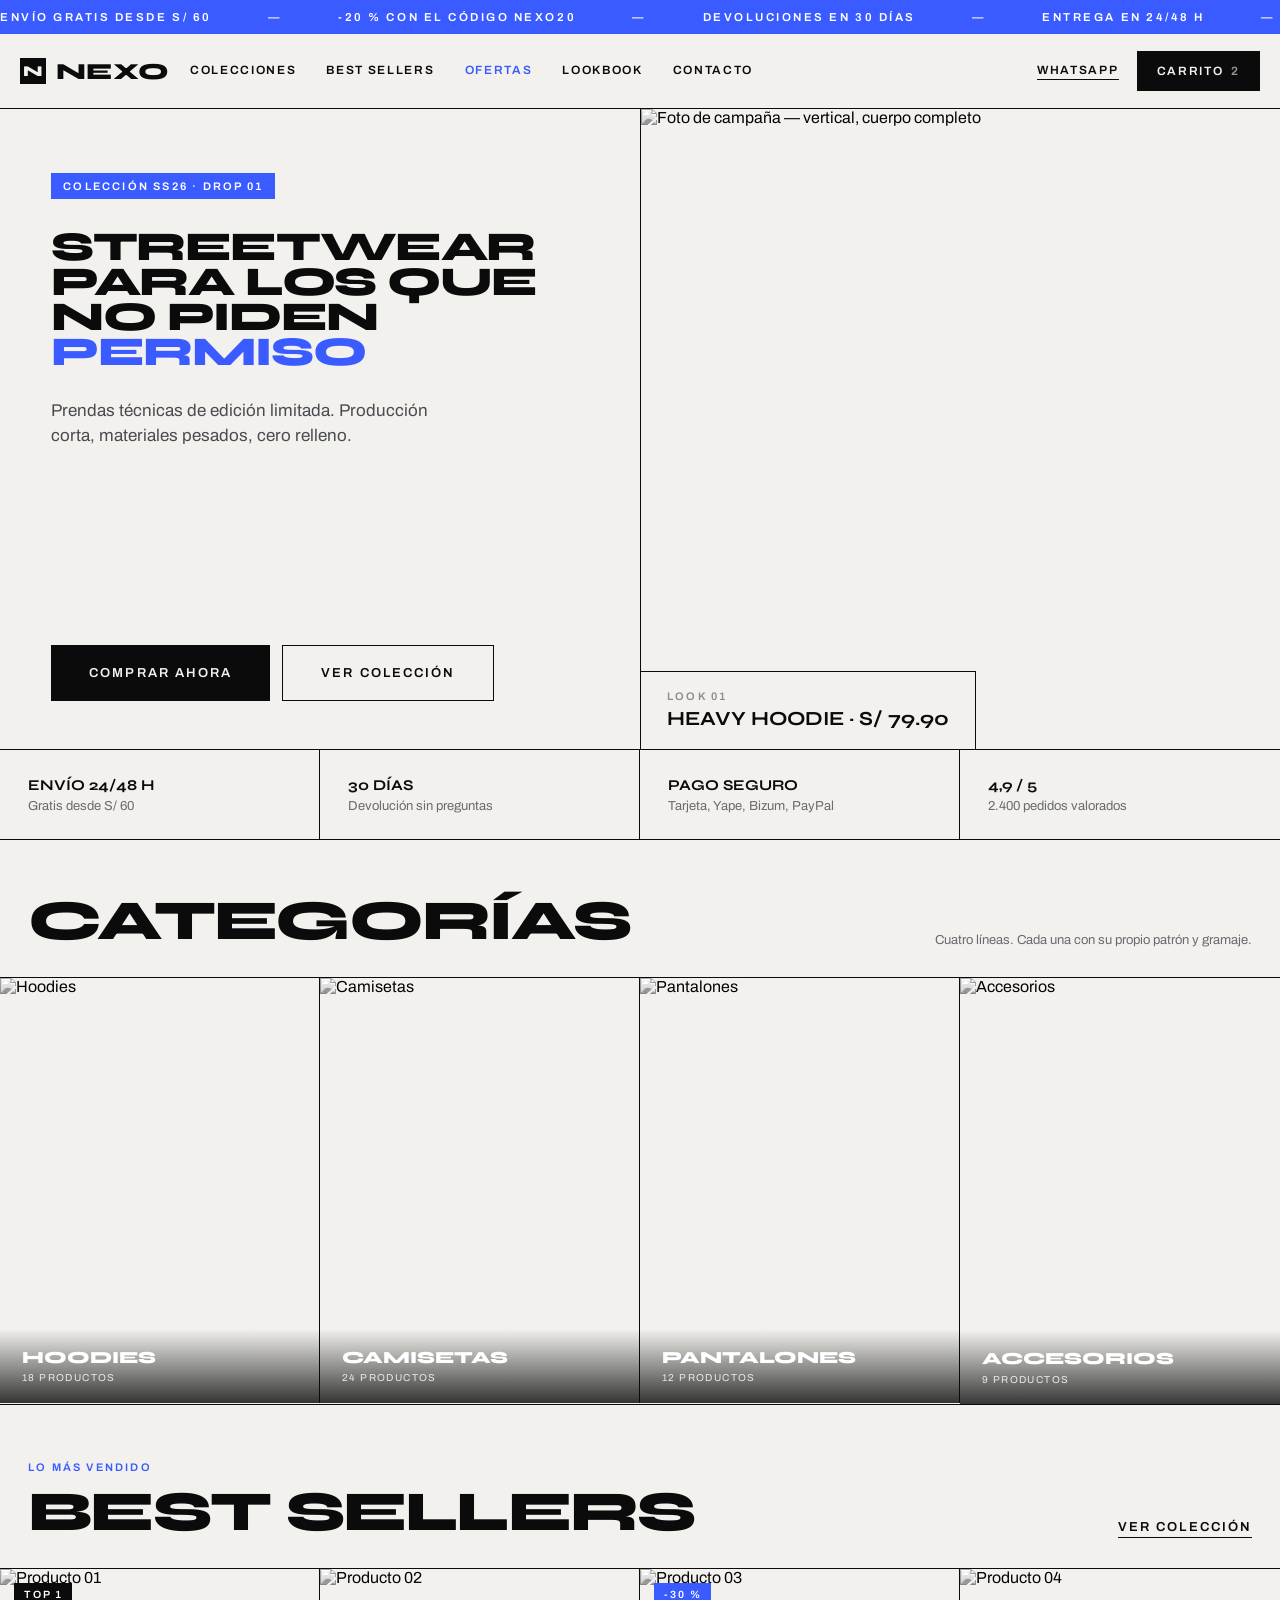
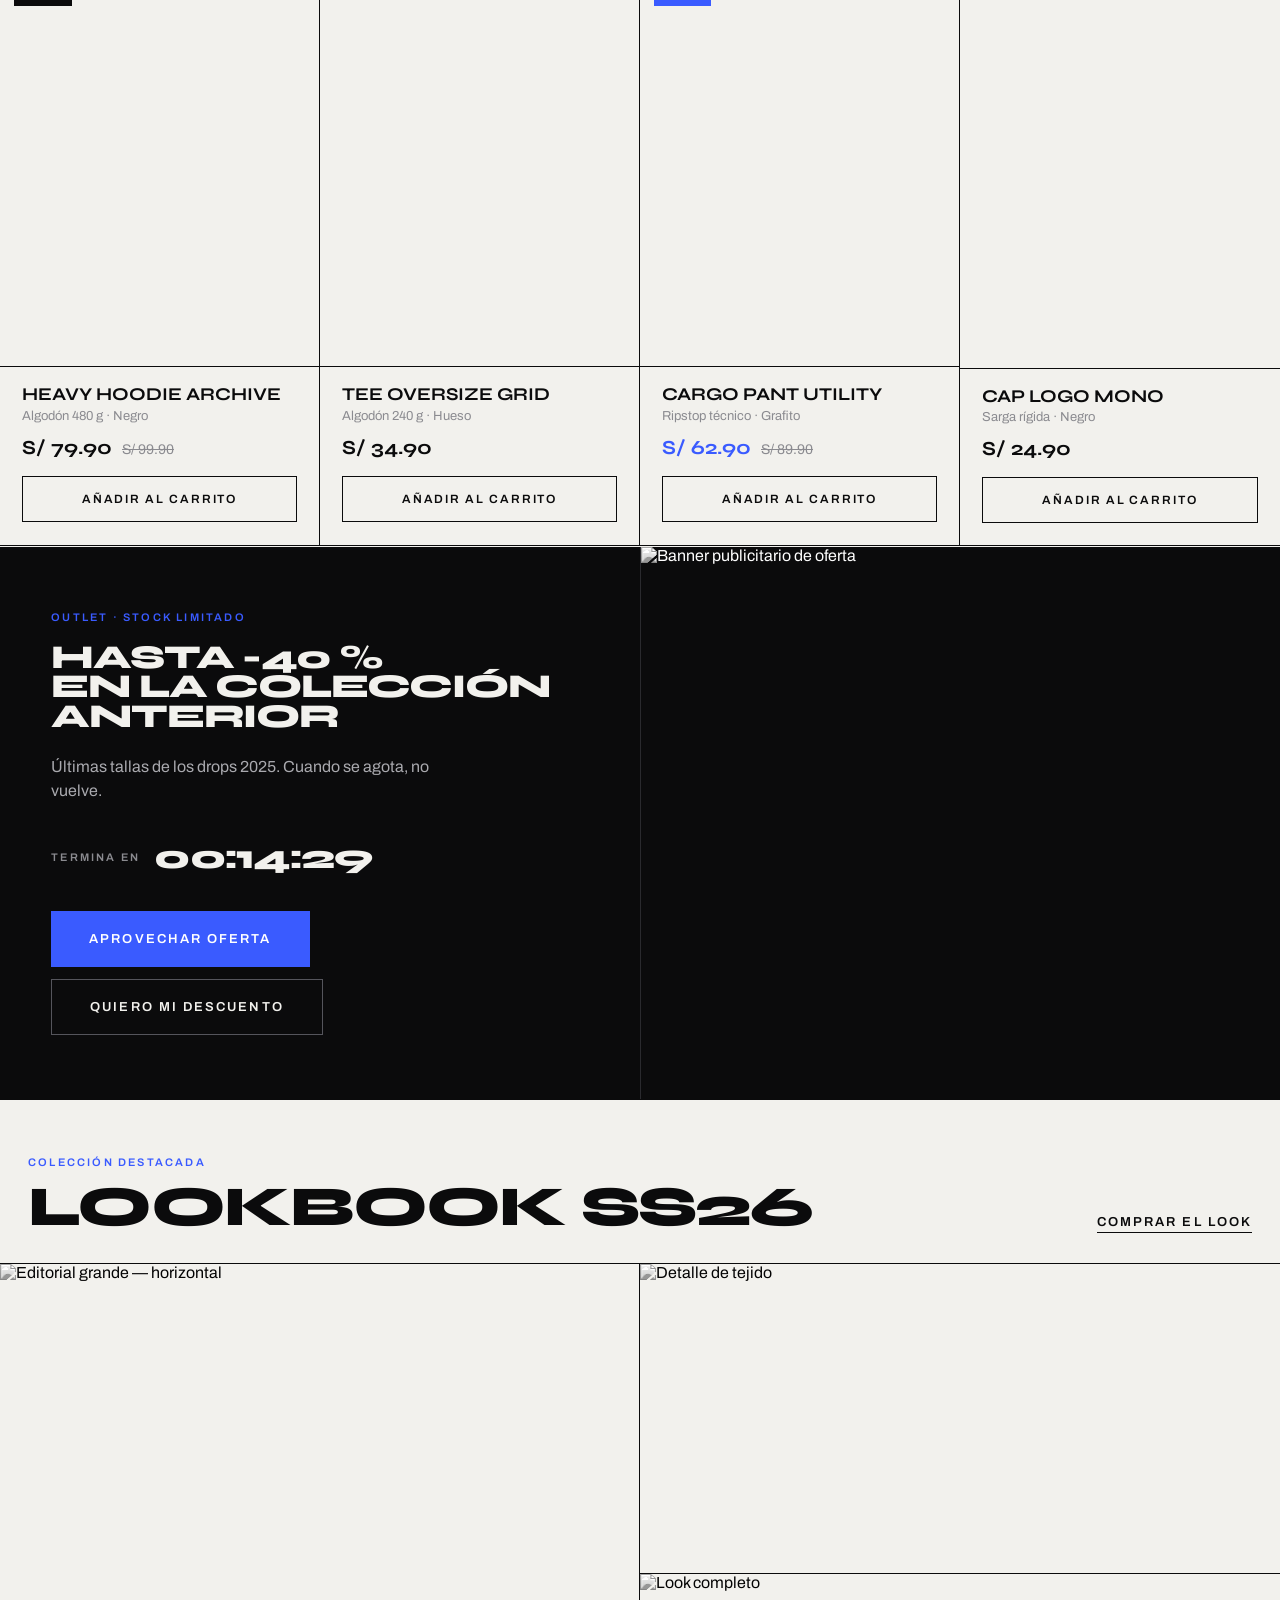
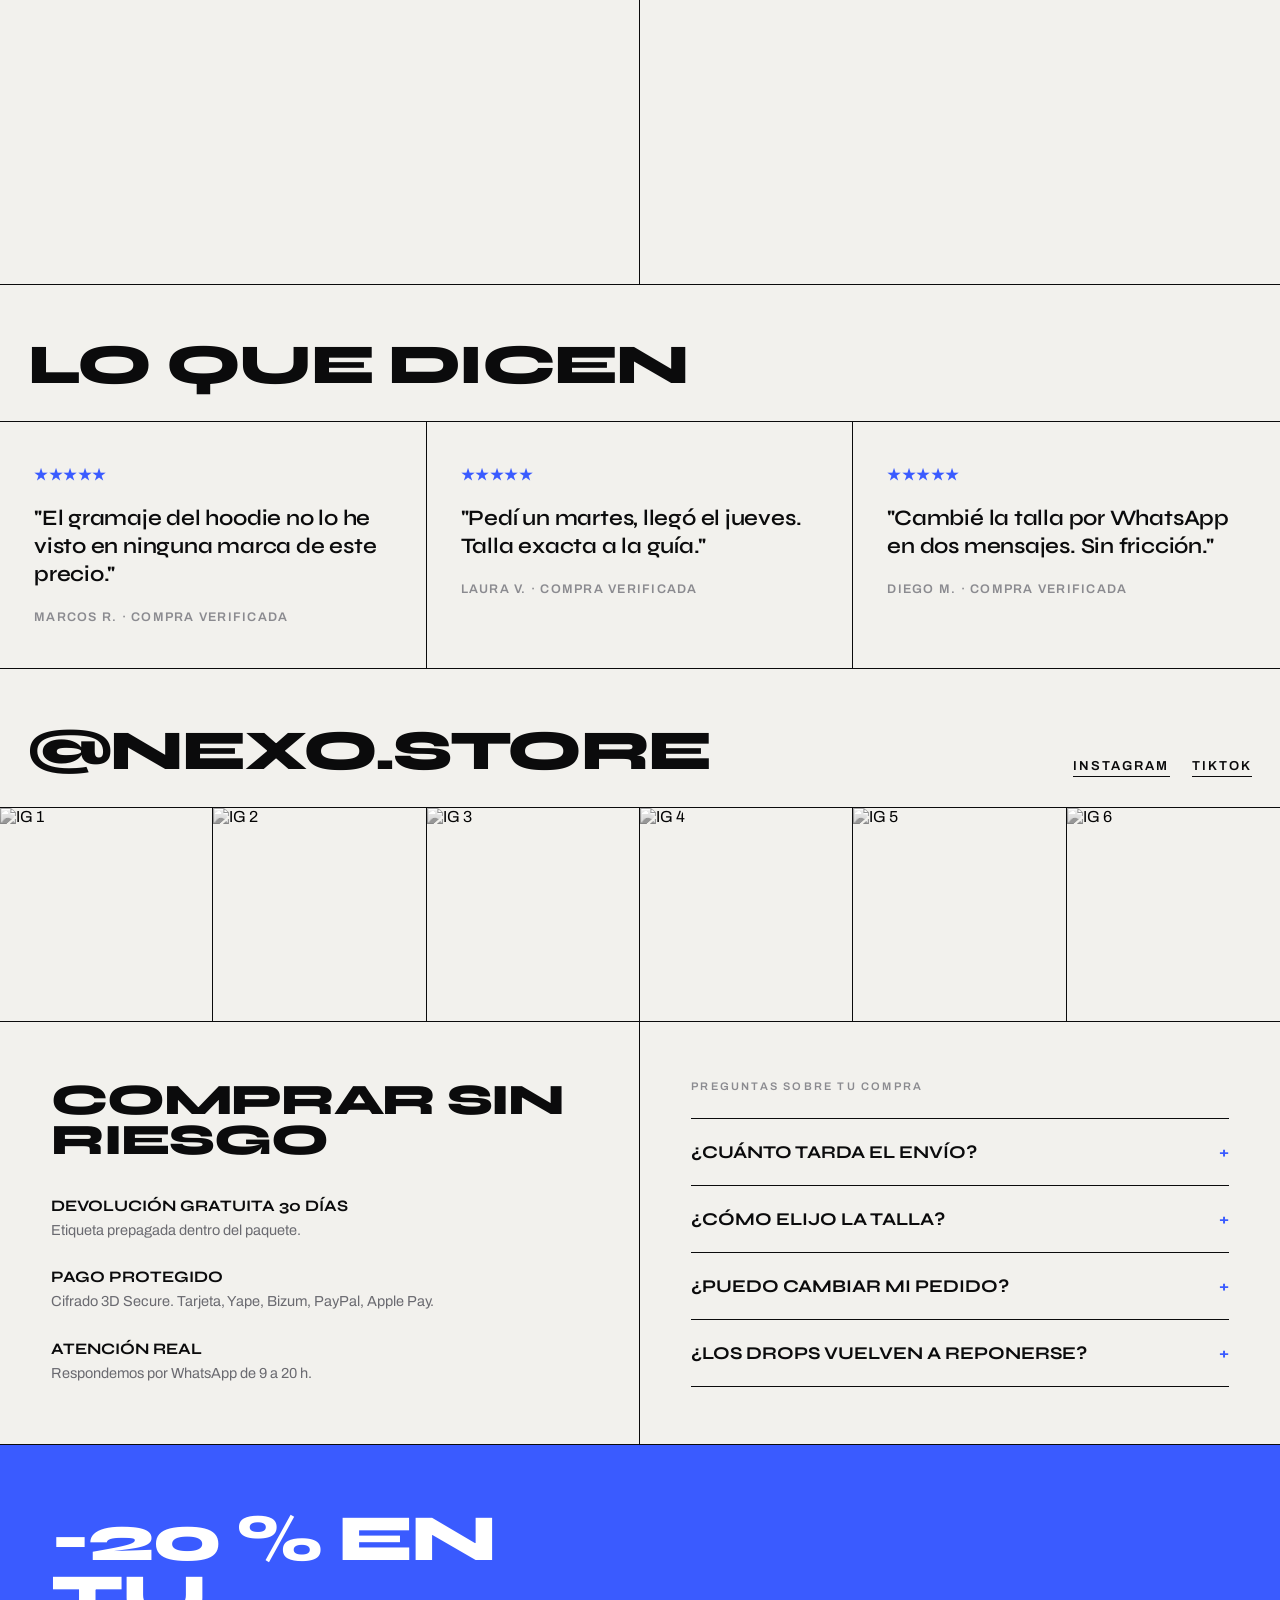
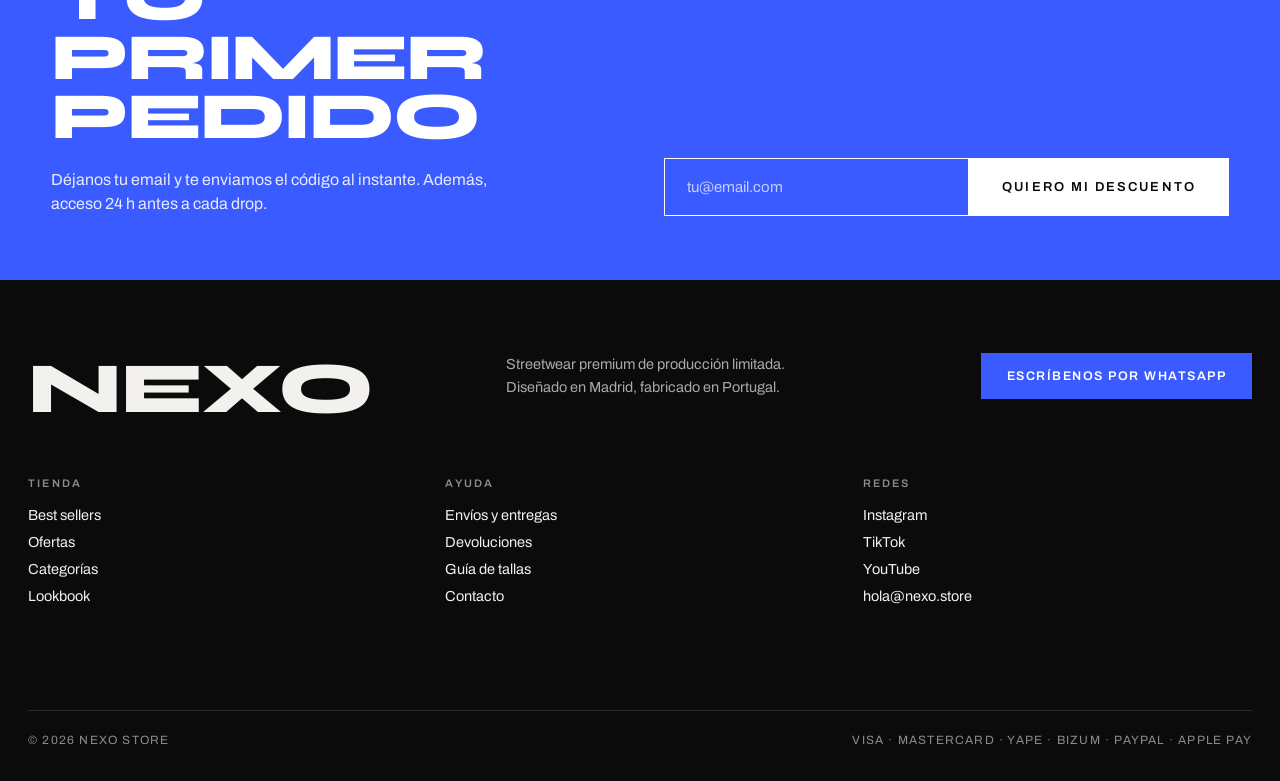
==== commit c1387605: "Add Yape as a payment method Yape is a common mobile payment method for the S/-priced (Peruvian sol)" ====
--- a/index.html
+++ b/index.html
@@ -81,7 +81,7 @@
     </div>
     <div class="stat">
       <div class="stat-title">Pago seguro</div>
-      <div class="stat-desc">Tarjeta, Bizum, PayPal</div>
+      <div class="stat-desc">Tarjeta, Yape, Bizum, PayPal</div>
     </div>
     <div class="stat stat-last">
       <div class="stat-title">4,9 / 5</div>
@@ -289,7 +289,7 @@
         </div>
         <div>
           <div class="trust-item-title">Pago protegido</div>
-          <div class="trust-item-desc">Cifrado 3D Secure. Tarjeta, Bizum, PayPal, Apple Pay.</div>
+          <div class="trust-item-desc">Cifrado 3D Secure. Tarjeta, Yape, Bizum, PayPal, Apple Pay.</div>
         </div>
         <div>
           <div class="trust-item-title">Atención real</div>
@@ -397,7 +397,7 @@
         <span class="summary-total" id="cart-total">S/ 0.00</span>
       </div>
       <button class="checkout-btn" data-nav="checkout" type="button">Finalizar compra</button>
-      <div class="secure-note">Pago seguro con Visa, Mastercard, Bizum, PayPal y Apple Pay.</div>
+      <div class="secure-note">Pago seguro con Visa, Mastercard, Yape, Bizum, PayPal y Apple Pay.</div>
     </aside>
   </div>
 </main>
@@ -432,6 +432,7 @@
         <div class="form-title">3 · Pago</div>
         <div class="pay-options">
           <button class="pay-btn pay-btn-active" data-pay="Tarjeta" type="button">Tarjeta</button>
+          <button class="pay-btn" data-pay="Yape" type="button">Yape</button>
           <button class="pay-btn" data-pay="Bizum" type="button">Bizum</button>
           <button class="pay-btn" data-pay="PayPal" type="button">PayPal</button>
         </div>
@@ -499,7 +500,7 @@
     </div>
     <div class="footer-bottom">
       <span>© 2026 NEXO Store</span>
-      <span>Visa · Mastercard · Bizum · PayPal · Apple Pay</span>
+      <span>Visa · Mastercard · Yape · Bizum · PayPal · Apple Pay</span>
     </div>
   </div>
 </footer>
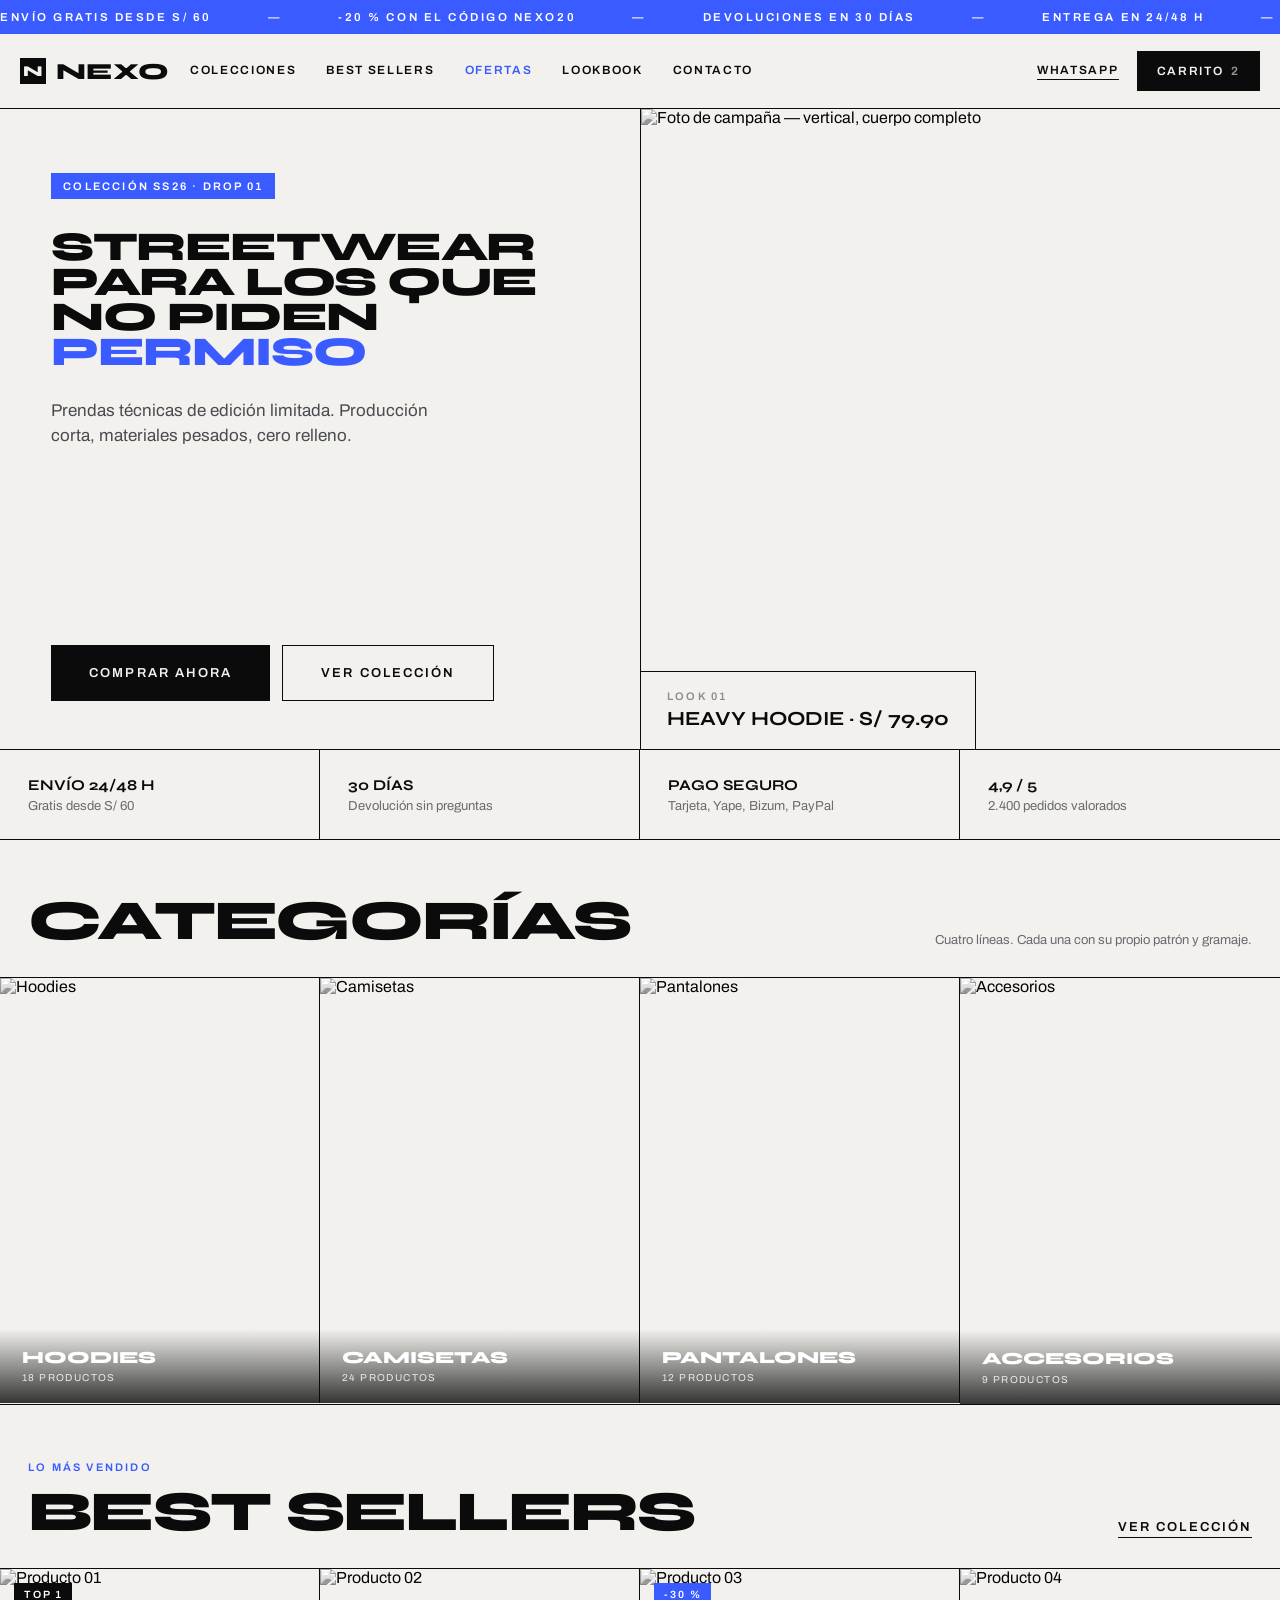
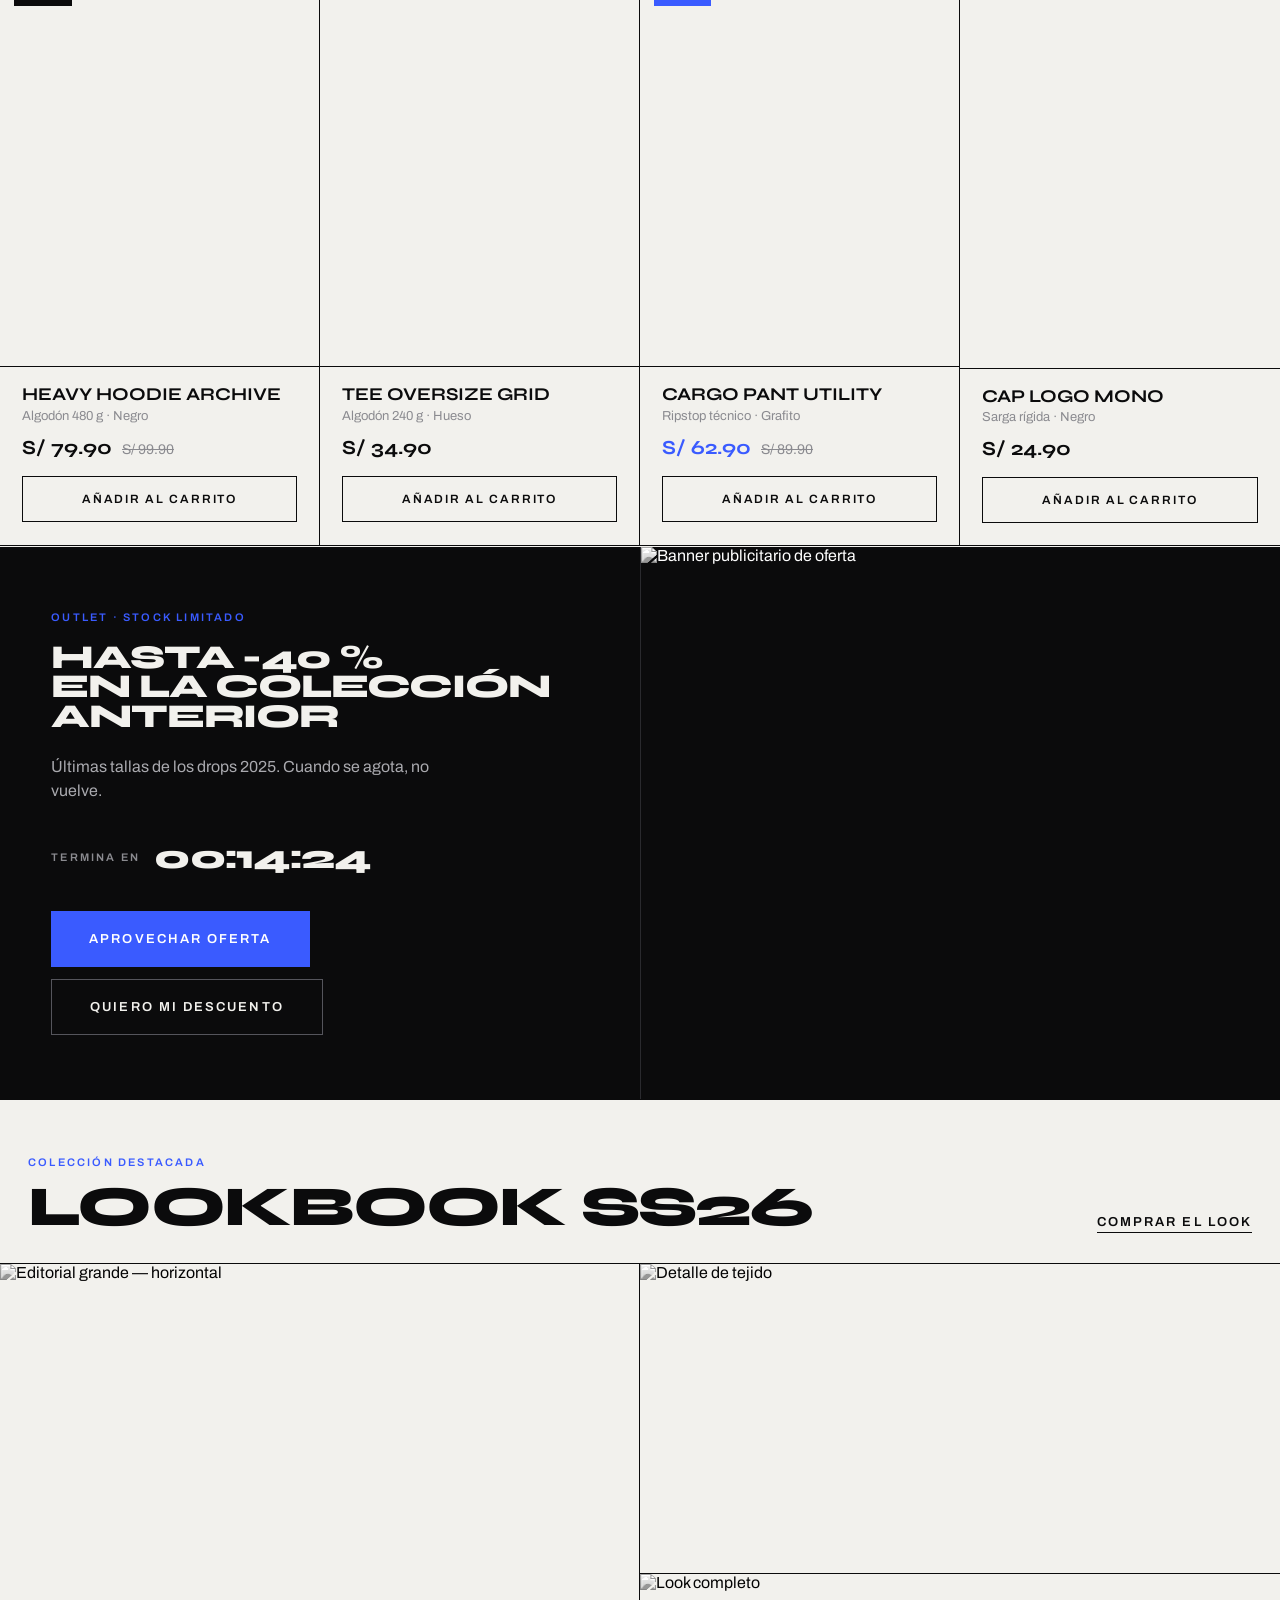
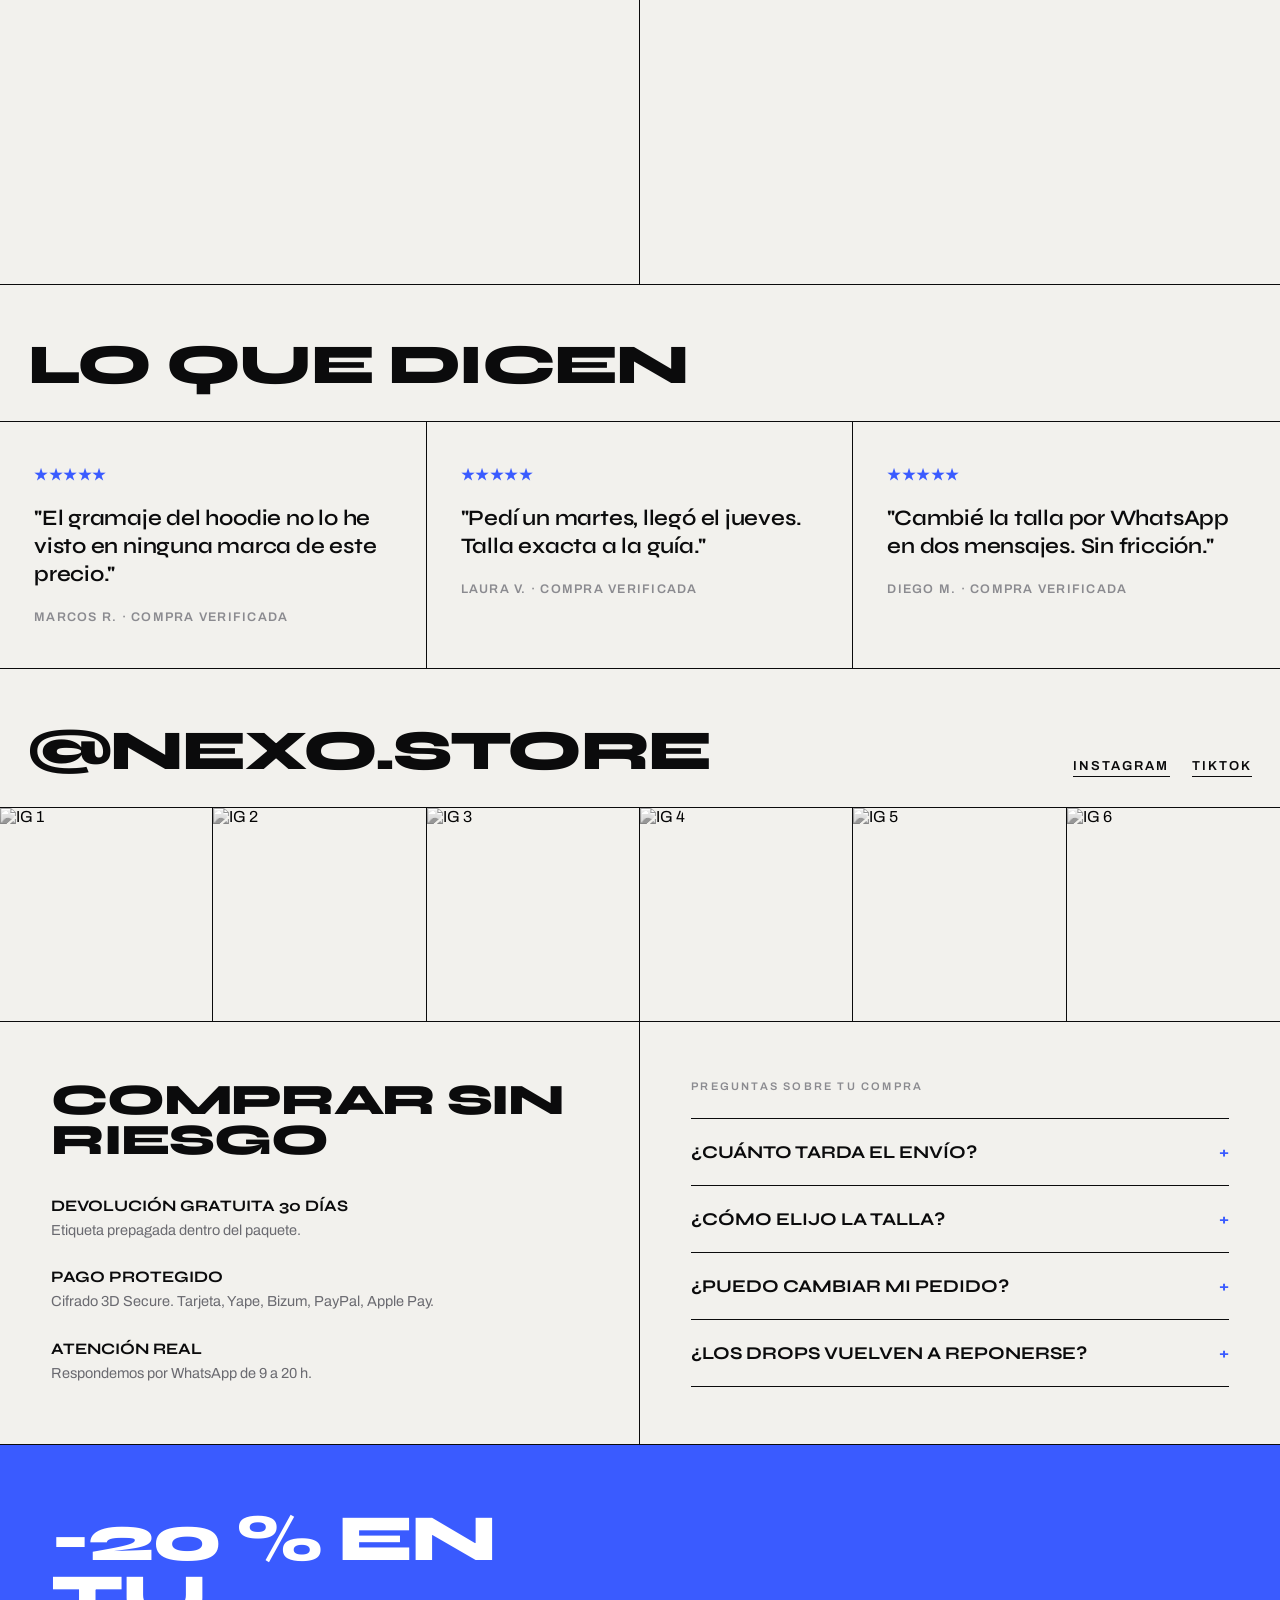
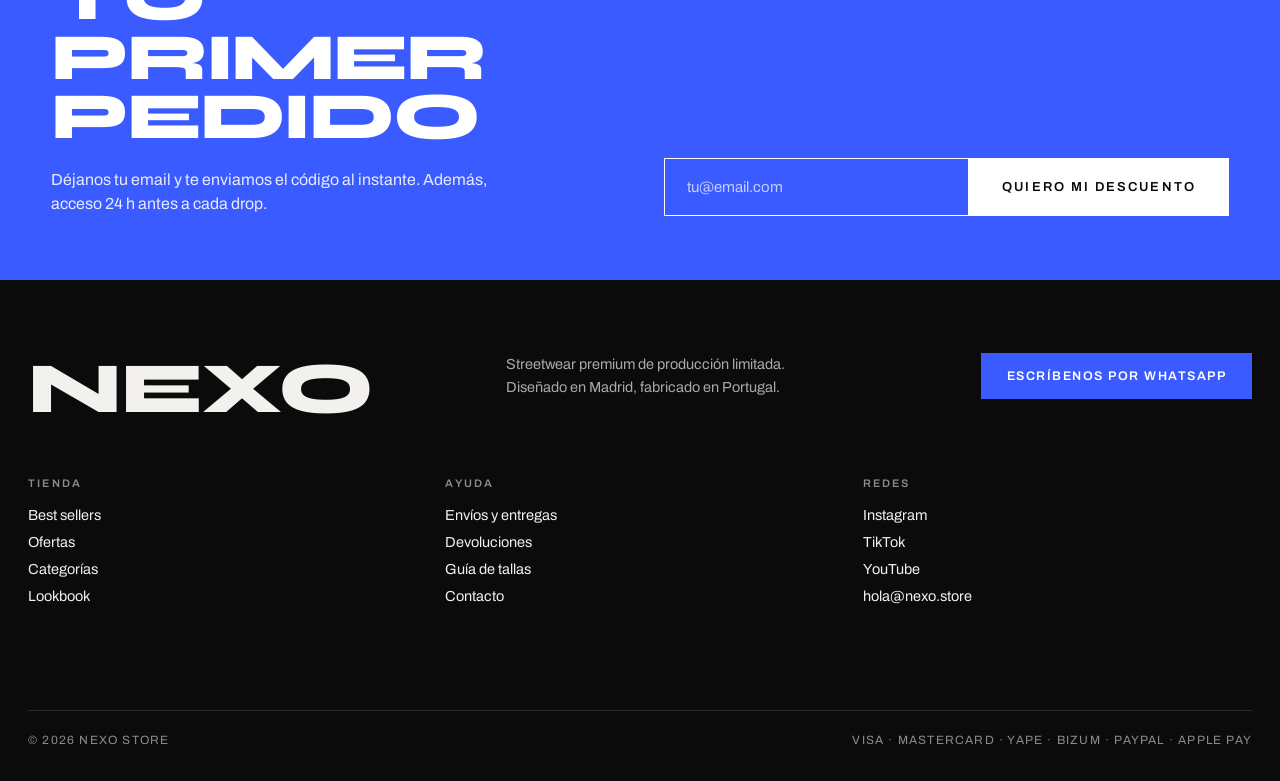
==== commit ebee26ac: "Add Apple Pay as a selectable payment method Apple Pay was already mentioned as accepted in copy but" ====
--- a/index.html
+++ b/index.html
@@ -435,6 +435,7 @@
           <button class="pay-btn" data-pay="Yape" type="button">Yape</button>
           <button class="pay-btn" data-pay="Bizum" type="button">Bizum</button>
           <button class="pay-btn" data-pay="PayPal" type="button">PayPal</button>
+          <button class="pay-btn" data-pay="Apple Pay" type="button">Apple Pay</button>
         </div>
         <div class="pay-selected">Seleccionado · <span id="pay-selected">Tarjeta</span></div>
       </div>
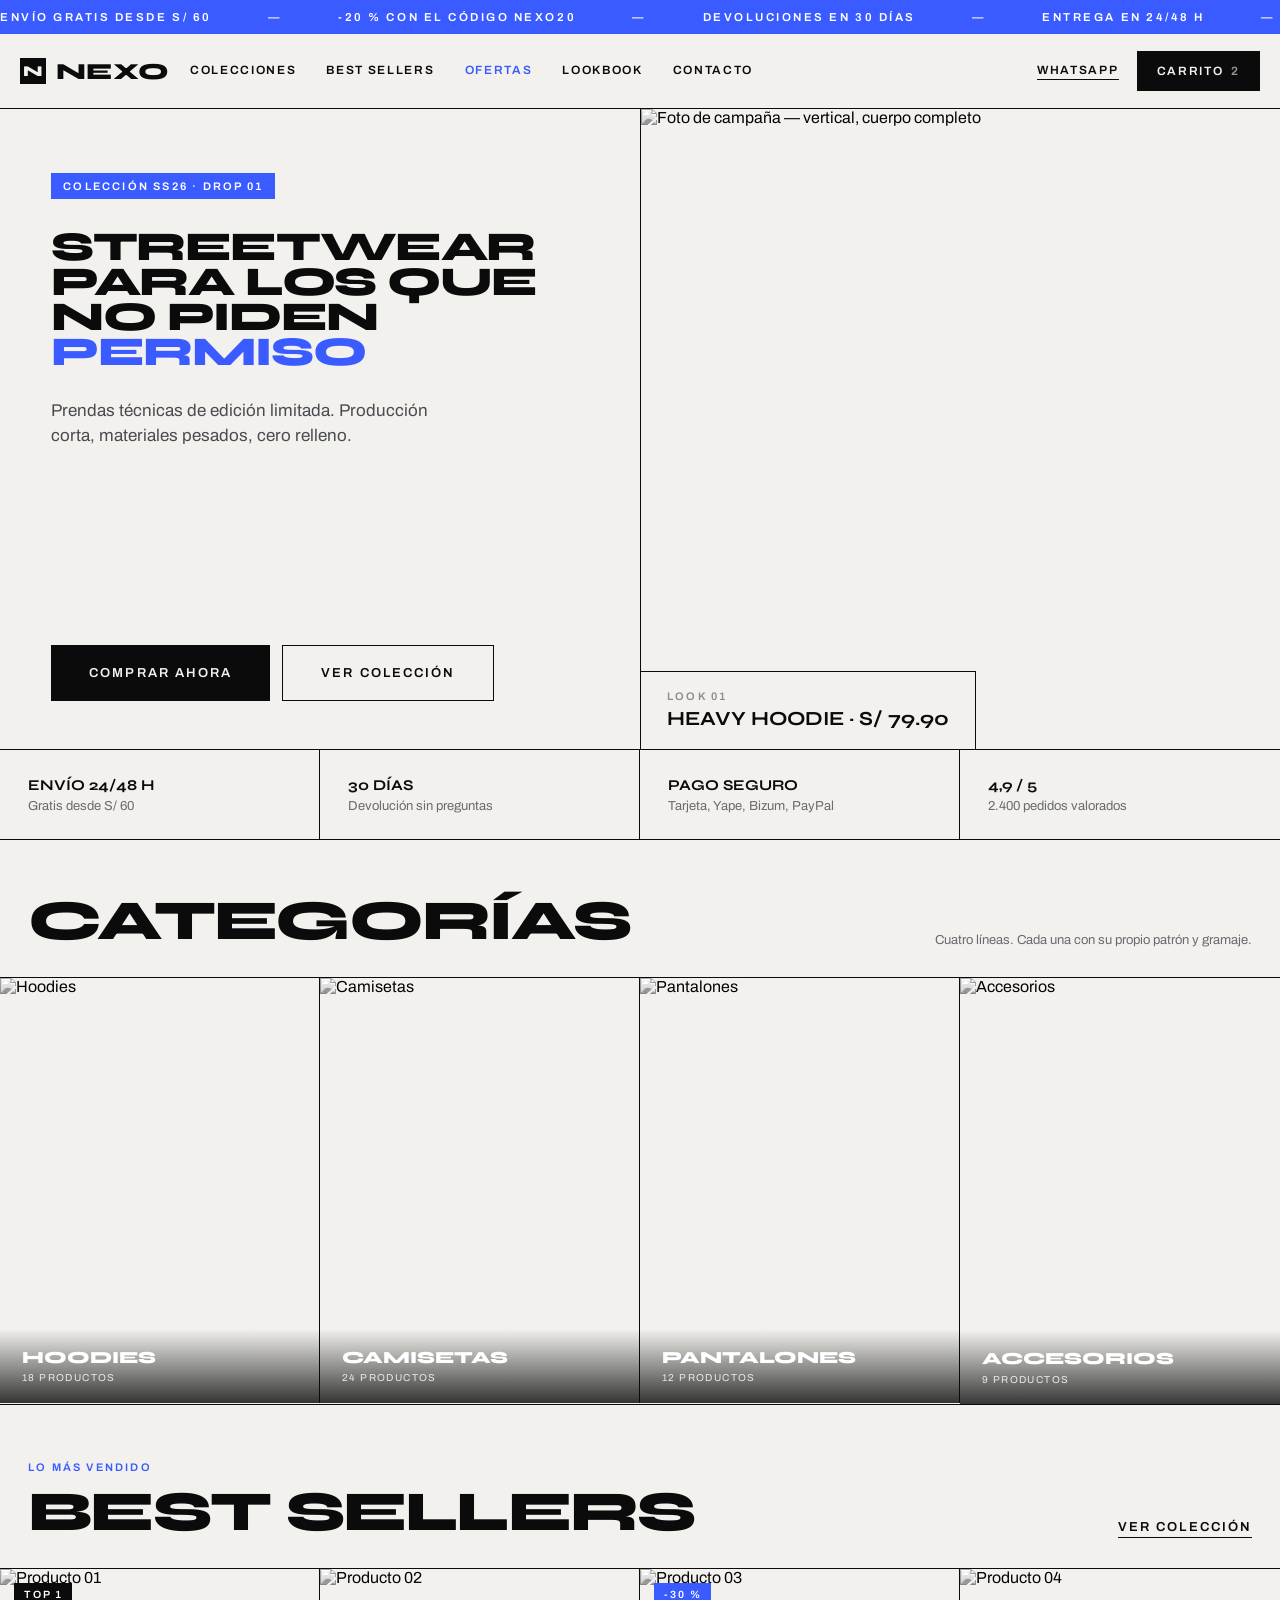
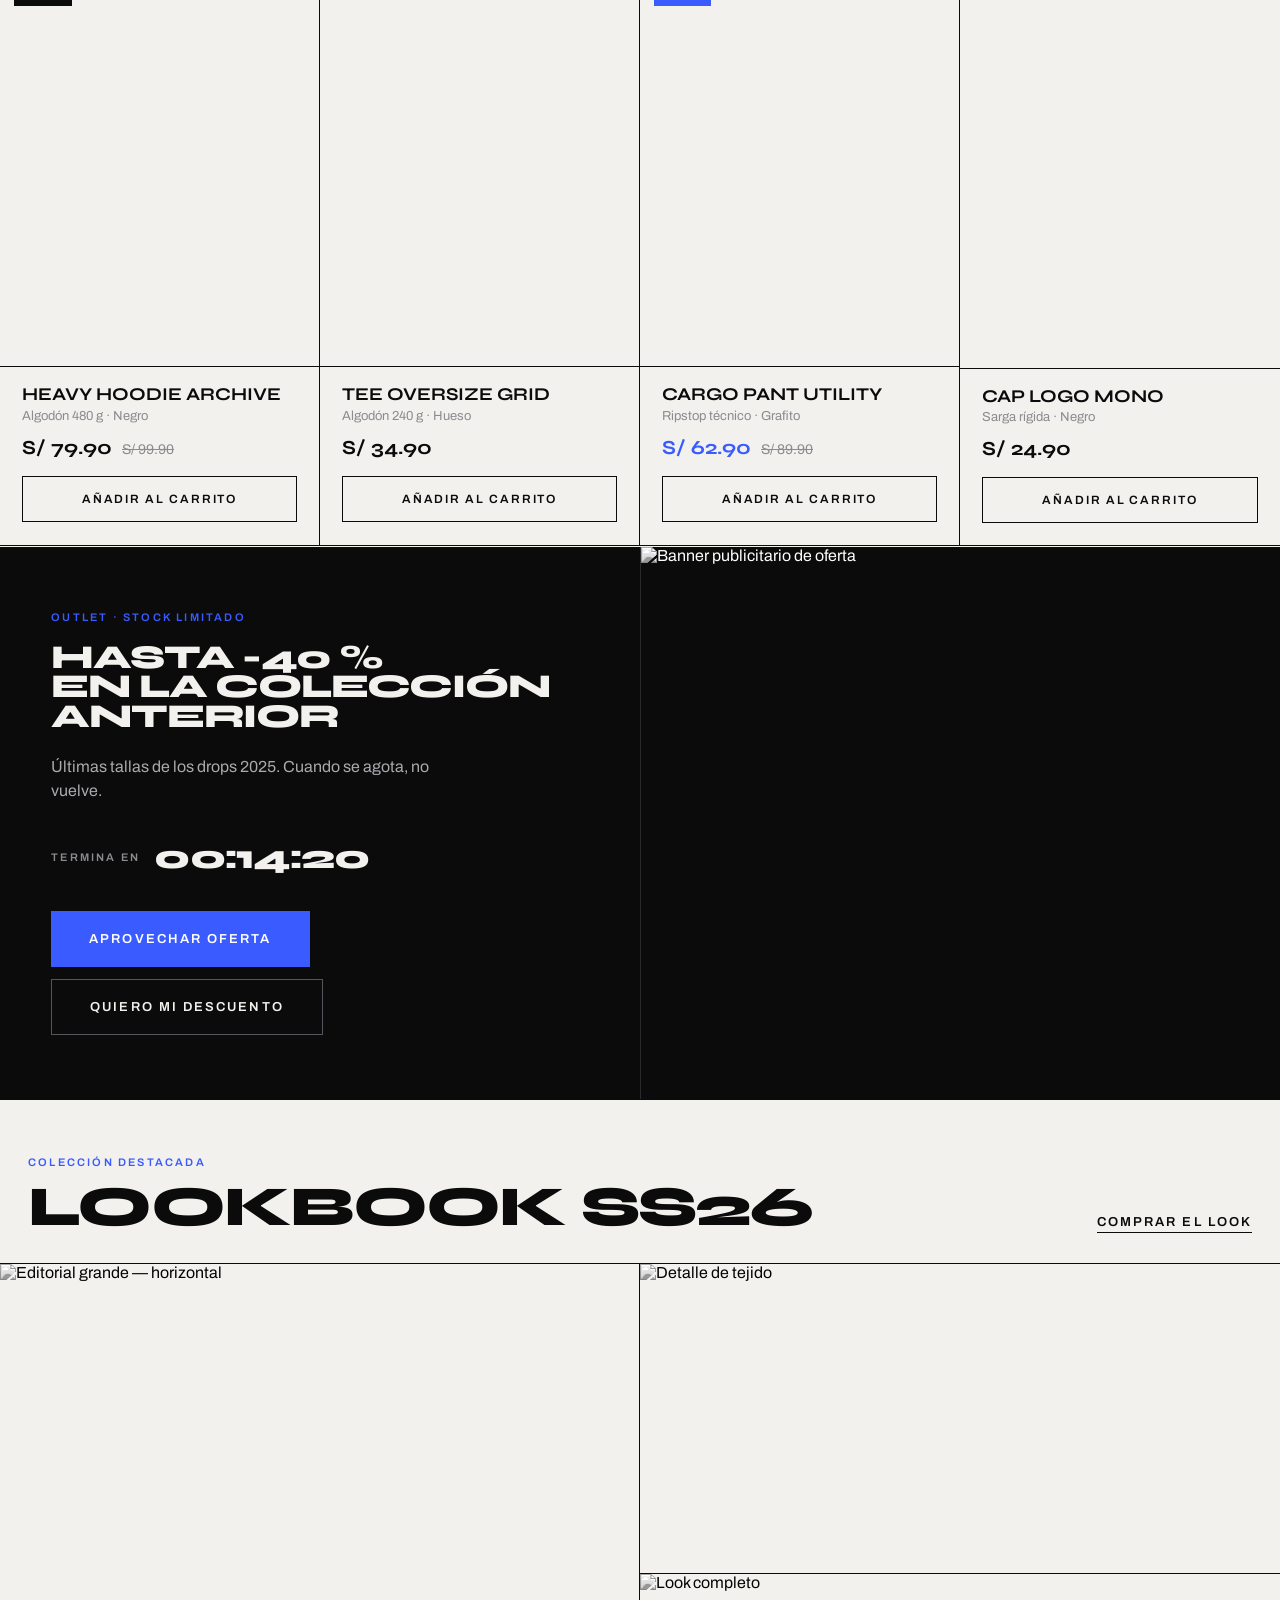
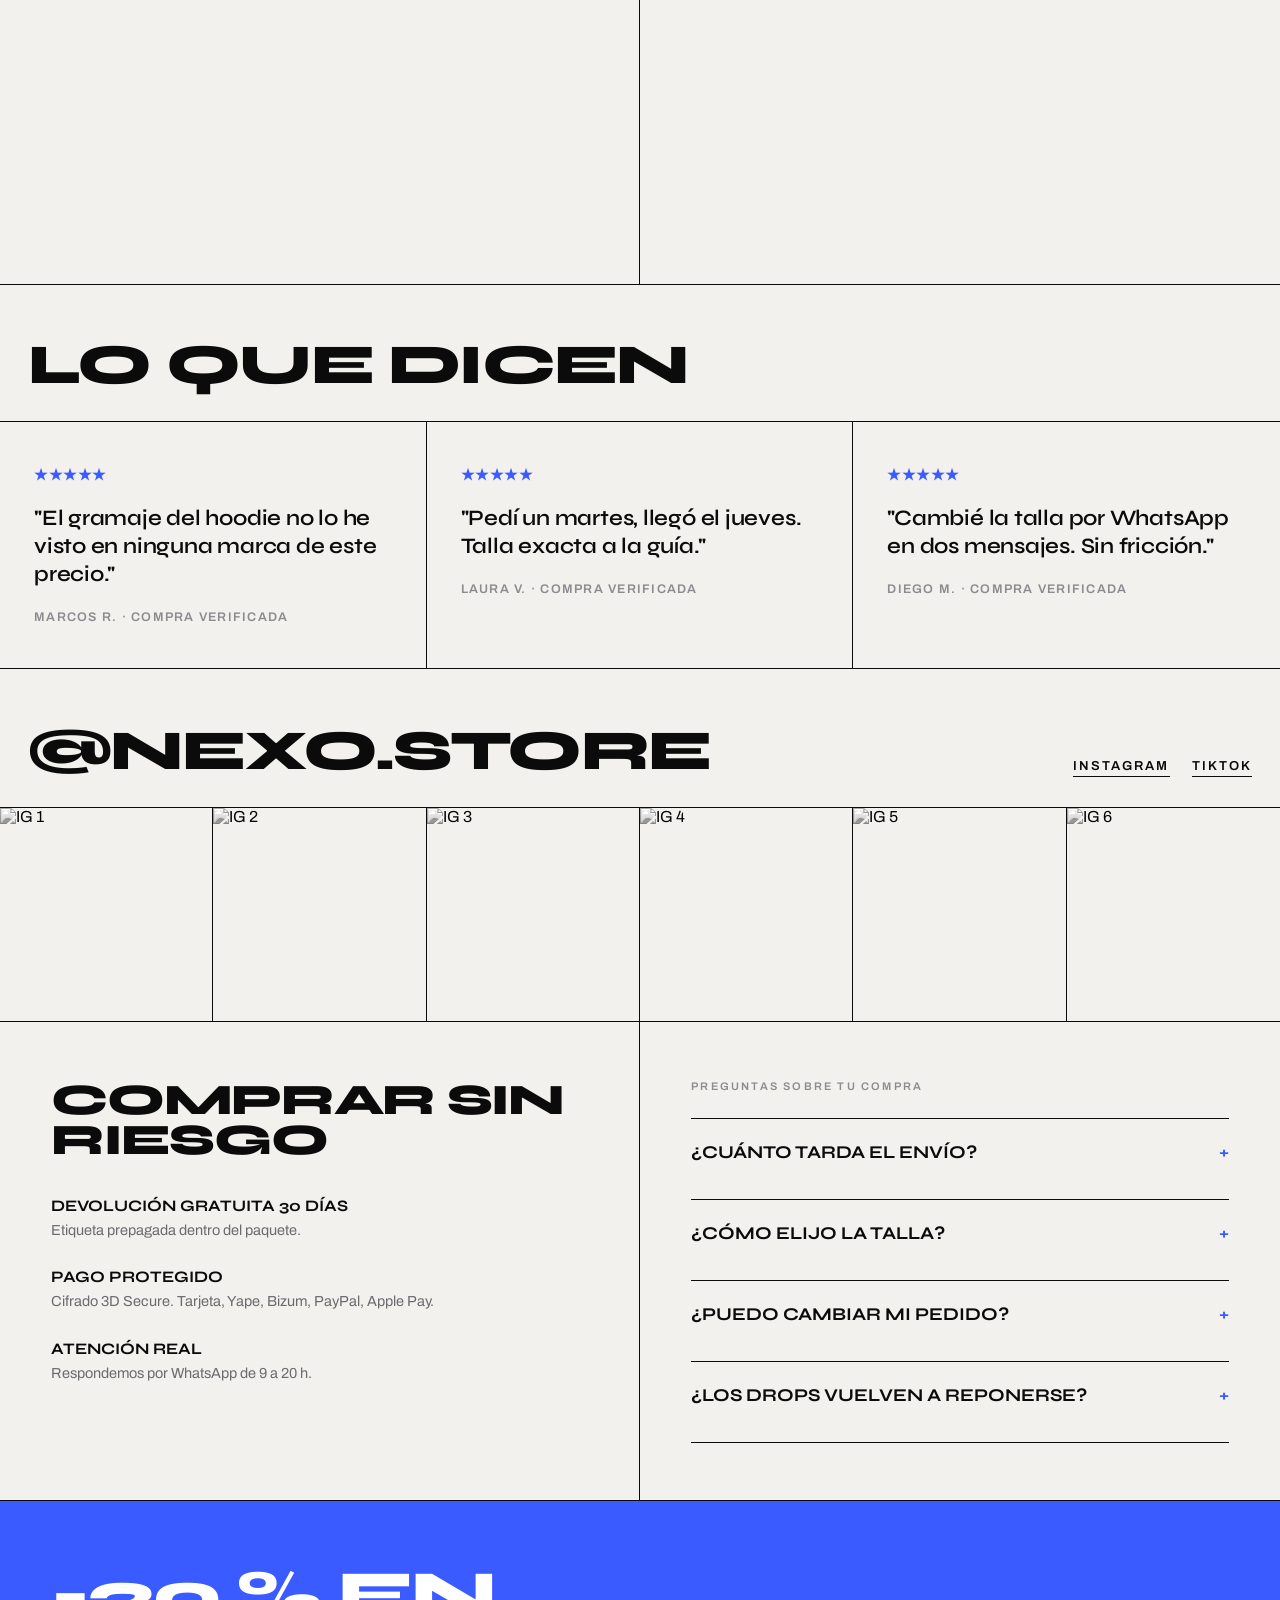
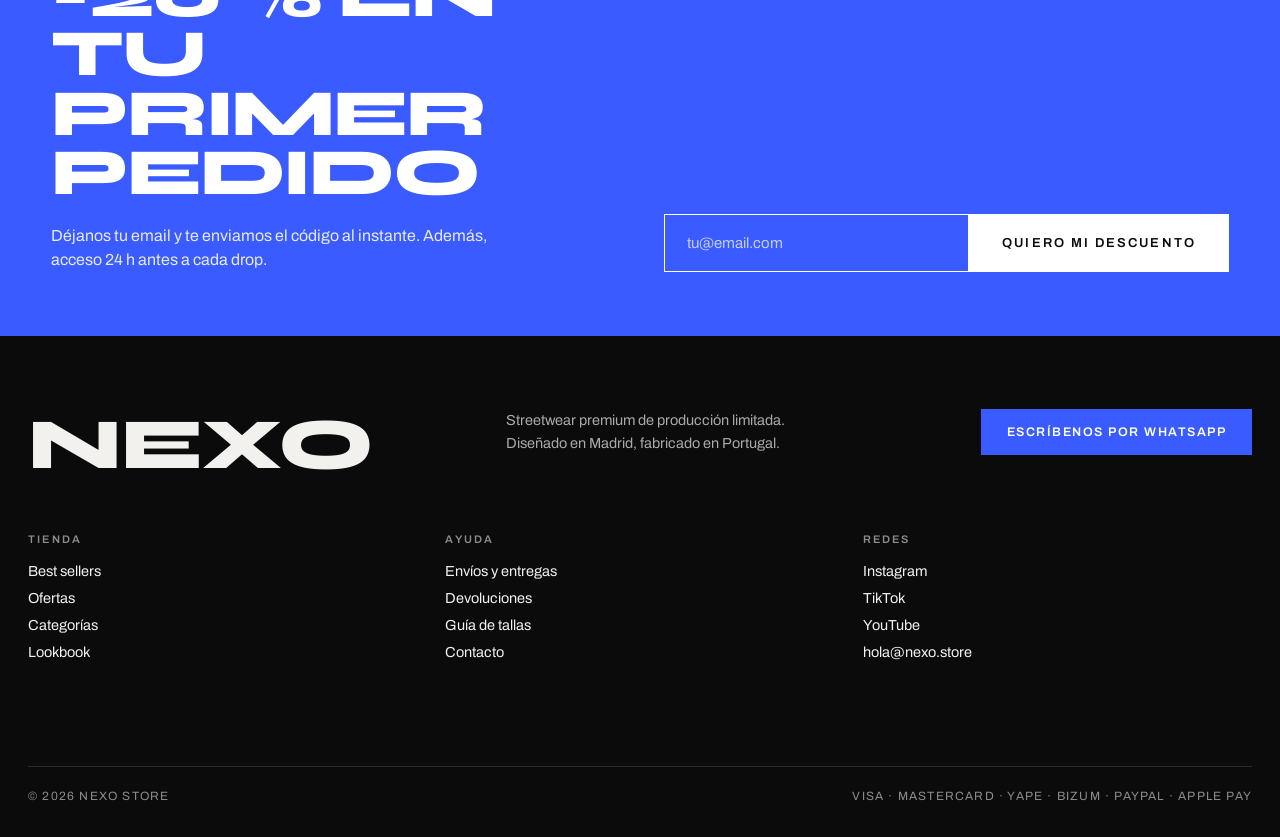
==== commit fa3e9f78: "Polish: motion, focus states, and perceived-performance details - Transitions on buttons/links, :foc" ====
--- a/index.html
+++ b/index.html
@@ -62,7 +62,7 @@
       </div>
     </div>
     <div class="hero-media">
-      <img src="https://images.pexels.com/photos/31700390/pexels-photo-31700390.jpeg?auto=compress&cs=tinysrgb&w=1400" alt="Foto de campaña — vertical, cuerpo completo" class="bw-photo">
+      <img src="https://images.pexels.com/photos/31700390/pexels-photo-31700390.jpeg?auto=compress&cs=tinysrgb&w=1400" alt="Foto de campaña — vertical, cuerpo completo" class="bw-photo" loading="eager" fetchpriority="high" decoding="async">
       <div class="hero-caption">
         <div class="hero-caption-label">Look 01</div>
         <div class="hero-caption-title">Heavy Hoodie · S/ 79.90</div>
@@ -96,28 +96,28 @@
     </div>
     <div class="categories-grid">
       <button class="category-card" data-nav="product" type="button">
-        <img src="https://images.pexels.com/photos/6311392/pexels-photo-6311392.jpeg?auto=compress&cs=tinysrgb&w=1400" alt="Hoodies" class="bw-photo">
+        <img src="https://images.pexels.com/photos/6311392/pexels-photo-6311392.jpeg?auto=compress&cs=tinysrgb&w=1400" alt="Hoodies" class="bw-photo" loading="lazy" decoding="async">
         <div class="category-overlay">
           <div class="category-name">Hoodies</div>
           <div class="category-count">18 productos</div>
         </div>
       </button>
       <button class="category-card" data-nav="product" type="button">
-        <img src="https://images.pexels.com/photos/9558577/pexels-photo-9558577.jpeg?auto=compress&cs=tinysrgb&w=1400" alt="Camisetas" class="bw-photo">
+        <img src="https://images.pexels.com/photos/9558577/pexels-photo-9558577.jpeg?auto=compress&cs=tinysrgb&w=1400" alt="Camisetas" class="bw-photo" loading="lazy" decoding="async">
         <div class="category-overlay">
           <div class="category-name">Camisetas</div>
           <div class="category-count">24 productos</div>
         </div>
       </button>
       <button class="category-card" data-nav="product" type="button">
-        <img src="https://images.pexels.com/photos/1082529/pexels-photo-1082529.jpeg?auto=compress&cs=tinysrgb&w=1400" alt="Pantalones" class="bw-photo">
+        <img src="https://images.pexels.com/photos/1082529/pexels-photo-1082529.jpeg?auto=compress&cs=tinysrgb&w=1400" alt="Pantalones" class="bw-photo" loading="lazy" decoding="async">
         <div class="category-overlay">
           <div class="category-name">Pantalones</div>
           <div class="category-count">12 productos</div>
         </div>
       </button>
       <button class="category-card category-card-last" data-nav="product" type="button">
-        <img src="https://images.pexels.com/photos/8386654/pexels-photo-8386654.jpeg?auto=compress&cs=tinysrgb&w=1400" alt="Accesorios" class="bw-photo">
+        <img src="https://images.pexels.com/photos/8386654/pexels-photo-8386654.jpeg?auto=compress&cs=tinysrgb&w=1400" alt="Accesorios" class="bw-photo" loading="lazy" decoding="async">
         <div class="category-overlay">
           <div class="category-name">Accesorios</div>
           <div class="category-count">9 productos</div>
@@ -137,7 +137,7 @@
     <div class="bestsellers-grid">
       <article class="product-card">
         <div class="product-media" data-nav="product">
-          <img src="https://images.pexels.com/photos/1183266/pexels-photo-1183266.jpeg?auto=compress&cs=tinysrgb&w=1400" alt="Producto 01" class="bw-photo">
+          <img src="https://images.pexels.com/photos/1183266/pexels-photo-1183266.jpeg?auto=compress&cs=tinysrgb&w=1400" alt="Producto 01" class="bw-photo" loading="lazy" decoding="async">
           <div class="badge badge-dark">Top 1</div>
         </div>
         <div class="product-info">
@@ -152,7 +152,7 @@
       </article>
       <article class="product-card">
         <div class="product-media" data-nav="product">
-          <img src="https://images.pexels.com/photos/13094146/pexels-photo-13094146.jpeg?auto=compress&cs=tinysrgb&w=1400" alt="Producto 02" class="bw-photo">
+          <img src="https://images.pexels.com/photos/13094146/pexels-photo-13094146.jpeg?auto=compress&cs=tinysrgb&w=1400" alt="Producto 02" class="bw-photo" loading="lazy" decoding="async">
         </div>
         <div class="product-info">
           <h3 class="product-name">Tee Oversize Grid</h3>
@@ -165,7 +165,7 @@
       </article>
       <article class="product-card">
         <div class="product-media" data-nav="product">
-          <img src="https://images.pexels.com/photos/934070/pexels-photo-934070.jpeg?auto=compress&cs=tinysrgb&w=1400" alt="Producto 03" class="bw-photo">
+          <img src="https://images.pexels.com/photos/934070/pexels-photo-934070.jpeg?auto=compress&cs=tinysrgb&w=1400" alt="Producto 03" class="bw-photo" loading="lazy" decoding="async">
           <div class="badge badge-accent">-30 %</div>
         </div>
         <div class="product-info">
@@ -180,7 +180,7 @@
       </article>
       <article class="product-card product-card-last">
         <div class="product-media" data-nav="product">
-          <img src="https://images.pexels.com/photos/6046183/pexels-photo-6046183.jpeg?auto=compress&cs=tinysrgb&w=1400" alt="Producto 04" class="bw-photo">
+          <img src="https://images.pexels.com/photos/6046183/pexels-photo-6046183.jpeg?auto=compress&cs=tinysrgb&w=1400" alt="Producto 04" class="bw-photo" loading="lazy" decoding="async">
         </div>
         <div class="product-info">
           <h3 class="product-name">Cap Logo Mono</h3>
@@ -210,7 +210,7 @@
         </div>
       </div>
       <div class="offer-media">
-        <img src="https://images.pexels.com/photos/19461586/pexels-photo-19461586.jpeg?auto=compress&cs=tinysrgb&w=1400" alt="Banner publicitario de oferta" class="bw-photo">
+        <img src="https://images.pexels.com/photos/19461586/pexels-photo-19461586.jpeg?auto=compress&cs=tinysrgb&w=1400" alt="Banner publicitario de oferta" class="bw-photo" loading="lazy" decoding="async">
       </div>
     </div>
   </section>
@@ -225,14 +225,14 @@
     </div>
     <div class="lookbook-grid">
       <div class="lookbook-large">
-        <img src="https://images.pexels.com/photos/1040945/pexels-photo-1040945.jpeg?auto=compress&cs=tinysrgb&w=1400" alt="Editorial grande — horizontal" class="bw-photo">
+        <img src="https://images.pexels.com/photos/1040945/pexels-photo-1040945.jpeg?auto=compress&cs=tinysrgb&w=1400" alt="Editorial grande — horizontal" class="bw-photo" loading="lazy" decoding="async">
       </div>
       <div class="lookbook-stack">
         <div class="lookbook-cell">
-          <img src="https://images.pexels.com/photos/1926769/pexels-photo-1926769.jpeg?auto=compress&cs=tinysrgb&w=1400" alt="Detalle de tejido" class="bw-photo">
+          <img src="https://images.pexels.com/photos/1926769/pexels-photo-1926769.jpeg?auto=compress&cs=tinysrgb&w=1400" alt="Detalle de tejido" class="bw-photo" loading="lazy" decoding="async">
         </div>
         <div class="lookbook-cell">
-          <img src="https://images.pexels.com/photos/5384429/pexels-photo-5384429.jpeg?auto=compress&cs=tinysrgb&w=1400" alt="Look completo" class="bw-photo">
+          <img src="https://images.pexels.com/photos/5384429/pexels-photo-5384429.jpeg?auto=compress&cs=tinysrgb&w=1400" alt="Look completo" class="bw-photo" loading="lazy" decoding="async">
         </div>
       </div>
     </div>
@@ -270,12 +270,12 @@
       </div>
     </div>
     <div class="social-grid">
-      <div class="social-cell"><img src="https://images.pexels.com/photos/991509/pexels-photo-991509.jpeg?auto=compress&cs=tinysrgb&w=1400" alt="IG 1" class="bw-photo"></div>
-      <div class="social-cell"><img src="https://images.pexels.com/photos/2896853/pexels-photo-2896853.jpeg?auto=compress&cs=tinysrgb&w=1400" alt="IG 2" class="bw-photo"></div>
-      <div class="social-cell"><img src="https://images.pexels.com/photos/3775534/pexels-photo-3775534.jpeg?auto=compress&cs=tinysrgb&w=1400" alt="IG 3" class="bw-photo"></div>
-      <div class="social-cell"><img src="https://images.pexels.com/photos/5480696/pexels-photo-5480696.jpeg?auto=compress&cs=tinysrgb&w=1400" alt="IG 4" class="bw-photo"></div>
-      <div class="social-cell"><img src="https://images.pexels.com/photos/2043590/pexels-photo-2043590.jpeg?auto=compress&cs=tinysrgb&w=1400" alt="IG 5" class="bw-photo"></div>
-      <div class="social-cell social-cell-last"><img src="https://images.pexels.com/photos/1078958/pexels-photo-1078958.jpeg?auto=compress&cs=tinysrgb&w=1400" alt="IG 6" class="bw-photo"></div>
+      <div class="social-cell"><img src="https://images.pexels.com/photos/991509/pexels-photo-991509.jpeg?auto=compress&cs=tinysrgb&w=1400" alt="IG 1" class="bw-photo" loading="lazy" decoding="async"></div>
+      <div class="social-cell"><img src="https://images.pexels.com/photos/2896853/pexels-photo-2896853.jpeg?auto=compress&cs=tinysrgb&w=1400" alt="IG 2" class="bw-photo" loading="lazy" decoding="async"></div>
+      <div class="social-cell"><img src="https://images.pexels.com/photos/3775534/pexels-photo-3775534.jpeg?auto=compress&cs=tinysrgb&w=1400" alt="IG 3" class="bw-photo" loading="lazy" decoding="async"></div>
+      <div class="social-cell"><img src="https://images.pexels.com/photos/5480696/pexels-photo-5480696.jpeg?auto=compress&cs=tinysrgb&w=1400" alt="IG 4" class="bw-photo" loading="lazy" decoding="async"></div>
+      <div class="social-cell"><img src="https://images.pexels.com/photos/2043590/pexels-photo-2043590.jpeg?auto=compress&cs=tinysrgb&w=1400" alt="IG 5" class="bw-photo" loading="lazy" decoding="async"></div>
+      <div class="social-cell social-cell-last"><img src="https://images.pexels.com/photos/1078958/pexels-photo-1078958.jpeg?auto=compress&cs=tinysrgb&w=1400" alt="IG 6" class="bw-photo" loading="lazy" decoding="async"></div>
     </div>
   </section>
 
@@ -301,19 +301,19 @@
       <div class="section-eyebrow">Preguntas sobre tu compra</div>
       <div class="faq-item" data-faq="0">
         <div class="faq-question"><span>¿Cuánto tarda el envío?</span><span class="faq-toggle">+</span></div>
-        <p class="faq-answer">24-48 h en península. 3-5 días para islas y Europa. Recibes seguimiento por email y WhatsApp.</p>
+        <div class="faq-answer-wrap"><p class="faq-answer">24-48 h en península. 3-5 días para islas y Europa. Recibes seguimiento por email y WhatsApp.</p></div>
       </div>
       <div class="faq-item" data-faq="1">
         <div class="faq-question"><span>¿Cómo elijo la talla?</span><span class="faq-toggle">+</span></div>
-        <p class="faq-answer">Los cortes son oversize. Si dudas entre dos tallas, baja una. Cada ficha incluye medidas reales de la prenda.</p>
+        <div class="faq-answer-wrap"><p class="faq-answer">Los cortes son oversize. Si dudas entre dos tallas, baja una. Cada ficha incluye medidas reales de la prenda.</p></div>
       </div>
       <div class="faq-item" data-faq="2">
         <div class="faq-question"><span>¿Puedo cambiar mi pedido?</span><span class="faq-toggle">+</span></div>
-        <p class="faq-answer">Sí, mientras no haya salido de almacén. Escríbenos por WhatsApp con tu número de pedido.</p>
+        <div class="faq-answer-wrap"><p class="faq-answer">Sí, mientras no haya salido de almacén. Escríbenos por WhatsApp con tu número de pedido.</p></div>
       </div>
       <div class="faq-item faq-item-last" data-faq="3">
         <div class="faq-question"><span>¿Los drops vuelven a reponerse?</span><span class="faq-toggle">+</span></div>
-        <p class="faq-answer">No. Cada referencia se produce una vez. Suscríbete para enterarte antes del siguiente drop.</p>
+        <div class="faq-answer-wrap"><p class="faq-answer">No. Cada referencia se produce una vez. Suscríbete para enterarte antes del siguiente drop.</p></div>
       </div>
     </div>
   </section>
@@ -328,6 +328,7 @@
         <input type="email" placeholder="tu@email.com" required>
         <button type="submit">Quiero mi descuento</button>
       </form>
+      <div class="newsletter-success" id="newsletter-success" hidden>Código enviado — revisa tu correo.</div>
     </div>
   </section>
 
@@ -341,13 +342,13 @@
   <div class="product-detail-grid">
     <div class="product-gallery">
       <div class="gallery-main">
-        <img src="https://images.pexels.com/photos/1183266/pexels-photo-1183266.jpeg?auto=compress&cs=tinysrgb&w=1400" alt="Foto principal de producto" class="bw-photo">
+        <img src="https://images.pexels.com/photos/1183266/pexels-photo-1183266.jpeg?auto=compress&cs=tinysrgb&w=1400" alt="Foto principal de producto" class="bw-photo" loading="eager" decoding="async">
       </div>
       <div class="gallery-thumb">
-        <img src="https://images.pexels.com/photos/934070/pexels-photo-934070.jpeg?auto=compress&cs=tinysrgb&w=1400" alt="Detalle" class="bw-photo">
+        <img src="https://images.pexels.com/photos/934070/pexels-photo-934070.jpeg?auto=compress&cs=tinysrgb&w=1400" alt="Detalle" class="bw-photo" loading="eager" decoding="async">
       </div>
       <div class="gallery-thumb gallery-thumb-last">
-        <img src="https://images.pexels.com/photos/31700390/pexels-photo-31700390.jpeg?auto=compress&cs=tinysrgb&w=1400" alt="En modelo" class="bw-photo">
+        <img src="https://images.pexels.com/photos/31700390/pexels-photo-31700390.jpeg?auto=compress&cs=tinysrgb&w=1400" alt="En modelo" class="bw-photo" loading="eager" decoding="async">
       </div>
     </div>
     <div class="product-panel">
--- a/styles.css
+++ b/styles.css
@@ -18,6 +18,8 @@
 
 section, main, header, .cq { container-type: inline-size; }
 
+html { scroll-behavior: smooth; }
+
 body {
   margin: 0;
   background: var(--bg);
@@ -26,11 +28,28 @@
   -webkit-font-smoothing: antialiased;
 }
 
-a { color: var(--ink); text-decoration: none; }
+a { color: var(--ink); text-decoration: none; transition: color .15s ease; }
 a:hover { color: var(--blue); }
 p, h1, h2, h3, blockquote, figure { margin: 0; }
 button, input { font-family: 'Archivo', sans-serif; }
+button { transition: background-color .15s ease, color .15s ease, border-color .15s ease, transform .1s ease; }
+button:active { transform: scale(.97); }
 ::selection { background: var(--blue); color: #fff; }
+
+:focus-visible {
+  outline: 2px solid var(--blue);
+  outline-offset: 2px;
+}
+
+@media (prefers-reduced-motion: reduce) {
+  html { scroll-behavior: auto; }
+  *, *::before, *::after {
+    animation-duration: .001ms !important;
+    animation-iteration-count: 1 !important;
+    transition-duration: .001ms !important;
+    scroll-behavior: auto !important;
+  }
+}
 
 .accent { color: var(--blue); }
 .accent-text { color: var(--blue); }
@@ -76,7 +95,9 @@
   text-transform: uppercase; font-weight: 600; padding: 13px 20px; cursor: pointer; display: flex; gap: 8px;
 }
 .cart-btn:hover { background: var(--blue); }
-.cart-count { color: var(--bg); opacity: .6; }
+.cart-count { color: var(--bg); opacity: .6; display: inline-block; }
+.cart-count.bump { animation: nexoBump .3s ease; }
+@keyframes nexoBump { 0% { transform: scale(1); } 40% { transform: scale(1.4); opacity: 1; } 100% { transform: scale(1); } }
 
 /* ---------- Buttons / links (generic) ---------- */
 .btn {
@@ -95,6 +116,7 @@
 
 /* ---------- Views ---------- */
 .view[hidden] { display: none; }
+.view-enter { animation: nexoFadeIn .35s ease; }
 
 /* ---------- Hero ---------- */
 .hero-section {
@@ -127,7 +149,11 @@
 .bw-photo {
   position: absolute; inset: 0; width: 100%; height: 100%; object-fit: cover; display: block;
   filter: grayscale(1) contrast(1.06) brightness(1.02);
-}
+  transition: transform .5s cubic-bezier(.2, .7, .2, 1);
+}
+.category-card:hover .bw-photo,
+.category-card:focus-visible .bw-photo,
+.product-media:hover .bw-photo { transform: scale(1.05); }
 
 /* ---------- Stats strip ---------- */
 .stats-strip { border-bottom: 1px solid var(--ink); display: grid; grid-template-columns: repeat(auto-fit, minmax(198px, 1fr)); }
@@ -238,8 +264,10 @@
 .faq-item-last { border-bottom: 1px solid var(--ink); }
 .faq-question { display: flex; justify-content: space-between; gap: 18px; font-family: 'Syne', sans-serif; font-weight: 700; font-size: 18px; text-transform: uppercase; }
 .faq-toggle { color: var(--blue); }
-.faq-answer { margin: 14px 0 0; font-size: 15px; line-height: 1.55; color: var(--gray-3); max-width: 520px; display: none; }
-.faq-item.open .faq-answer { display: block; }
+.faq-answer-wrap { display: grid; grid-template-rows: 0fr; transition: grid-template-rows .3s ease; }
+.faq-answer-wrap > .faq-answer { overflow: hidden; }
+.faq-answer { margin: 0; padding-top: 14px; font-size: 15px; line-height: 1.55; color: var(--gray-3); max-width: 520px; }
+.faq-item.open .faq-answer-wrap { grid-template-rows: 1fr; }
 
 /* ---------- Newsletter ---------- */
 .newsletter-section { background: var(--blue); color: #fff; border-bottom: 1px solid var(--ink); padding: clamp(48px, 5vw, 78px) clamp(22px, 4vw, 56px); }
@@ -247,6 +275,7 @@
 .newsletter-title { font-family: 'Syne', sans-serif; font-weight: 800; font-size: clamp(30px, 5.6cqi, 76px); hyphens: none; overflow-wrap: normal; line-height: .9; letter-spacing: -.035em; text-transform: uppercase; }
 .newsletter-desc { font-size: 16px; line-height: 1.5; margin: 22px 0 0; max-width: 440px; color: rgba(255, 255, 255, .88); }
 .newsletter-form { display: flex; gap: 0; flex-wrap: wrap; }
+.newsletter-form[hidden] { display: none; }
 .newsletter-form input {
   flex: 1; min-width: 220px; border: 1px solid #fff; background: transparent; color: #fff; font-size: 15px; padding: 20px 22px; outline: none;
 }
@@ -256,6 +285,11 @@
   text-transform: uppercase; font-weight: 600; padding: 20px 32px; cursor: pointer;
 }
 .newsletter-form button:hover { background: var(--ink); color: #fff; }
+.newsletter-success {
+  border: 1px solid #fff; padding: 20px 22px; font-size: 15px; font-weight: 600;
+  animation: nexoFadeIn .35s ease;
+}
+@keyframes nexoFadeIn { from { opacity: 0; transform: translateY(4px); } to { opacity: 1; transform: translateY(0); } }
 
 /* ---------- Footer ---------- */
 .site-footer { background: var(--ink); color: var(--bg); padding: 72px 28px 34px; }
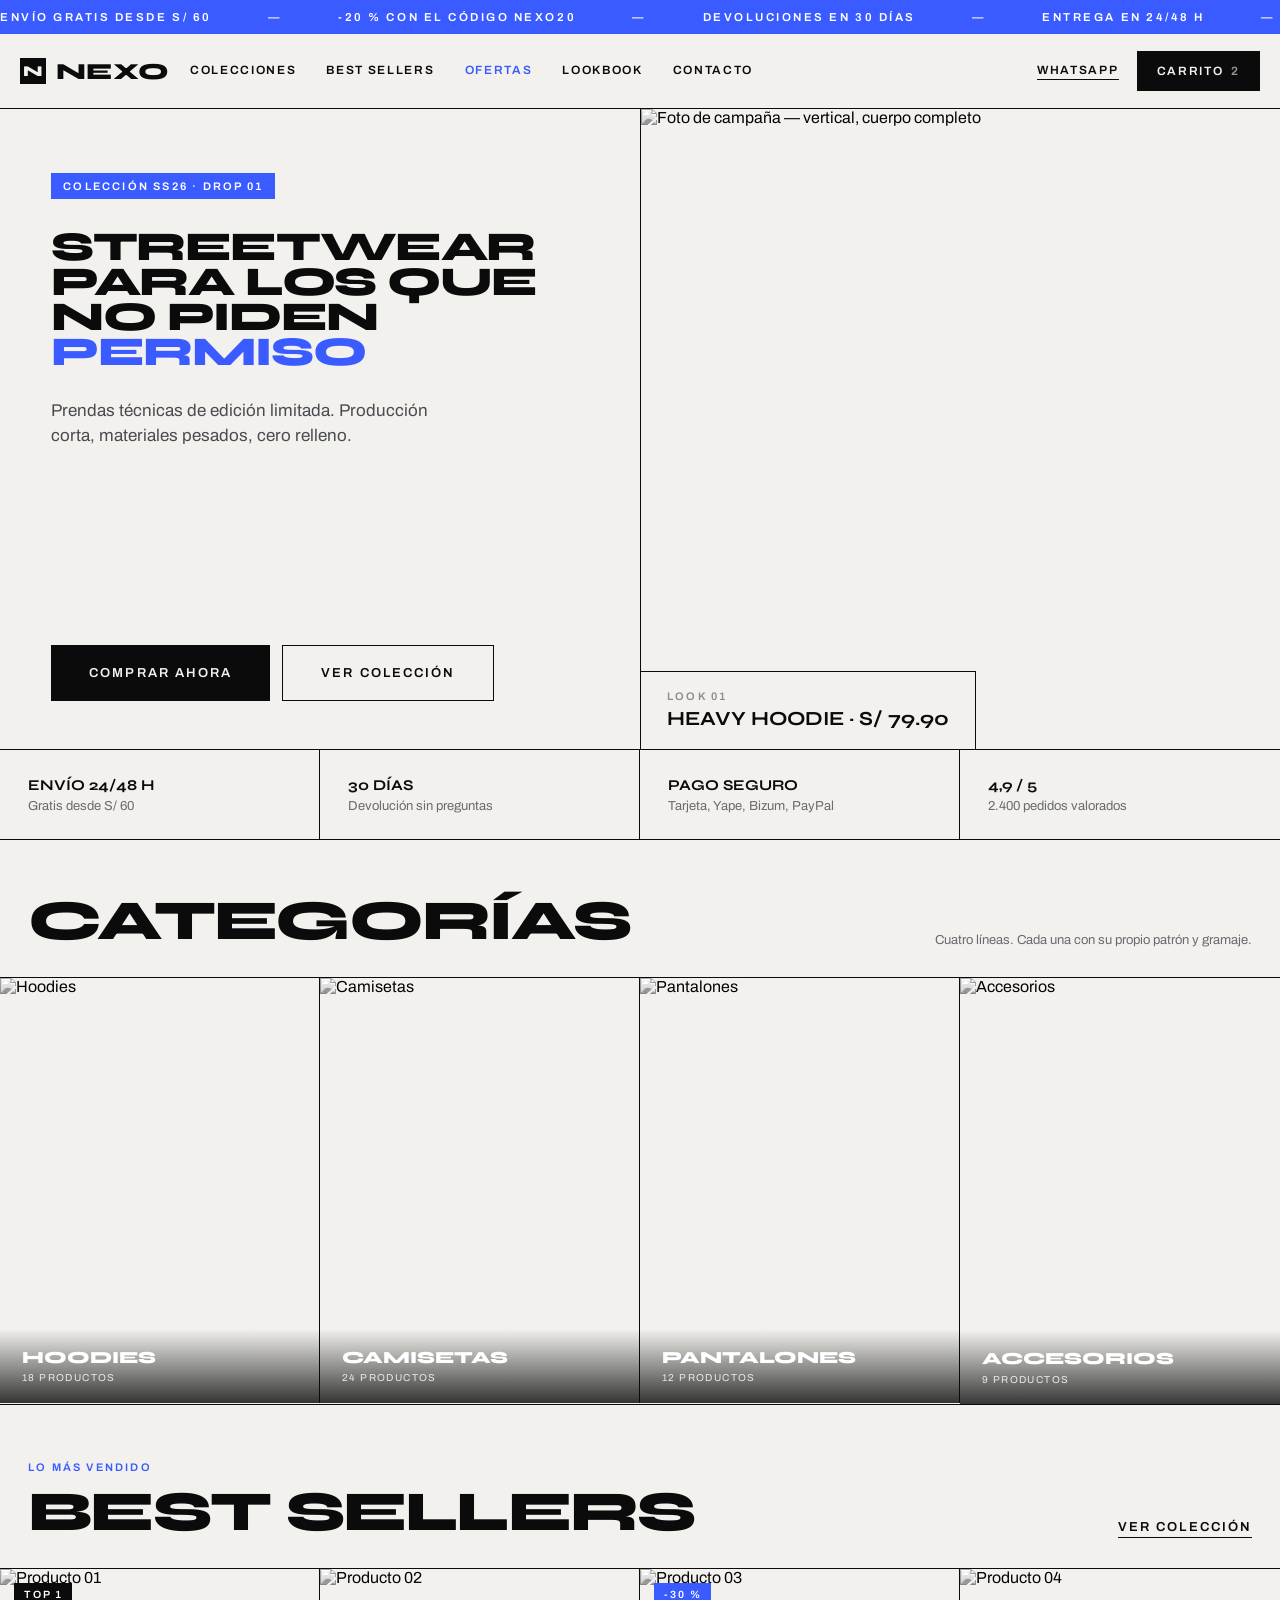
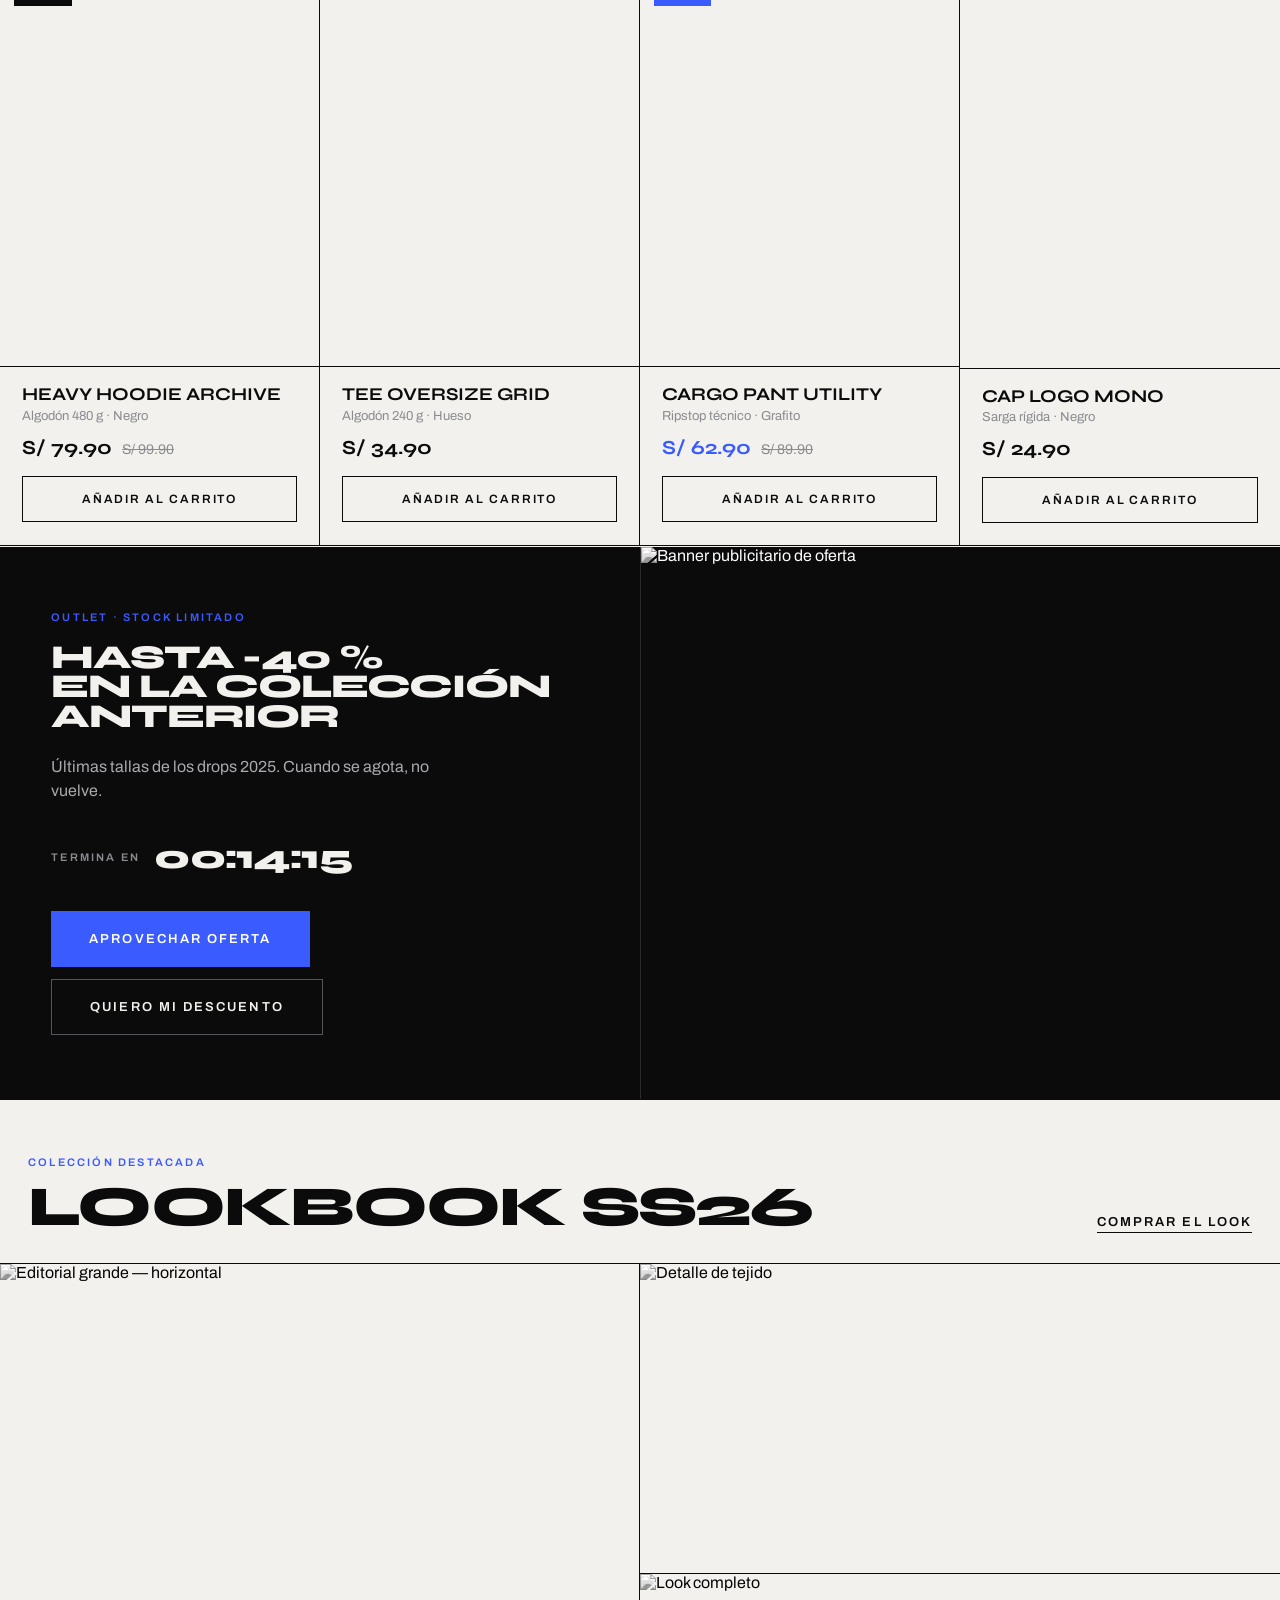
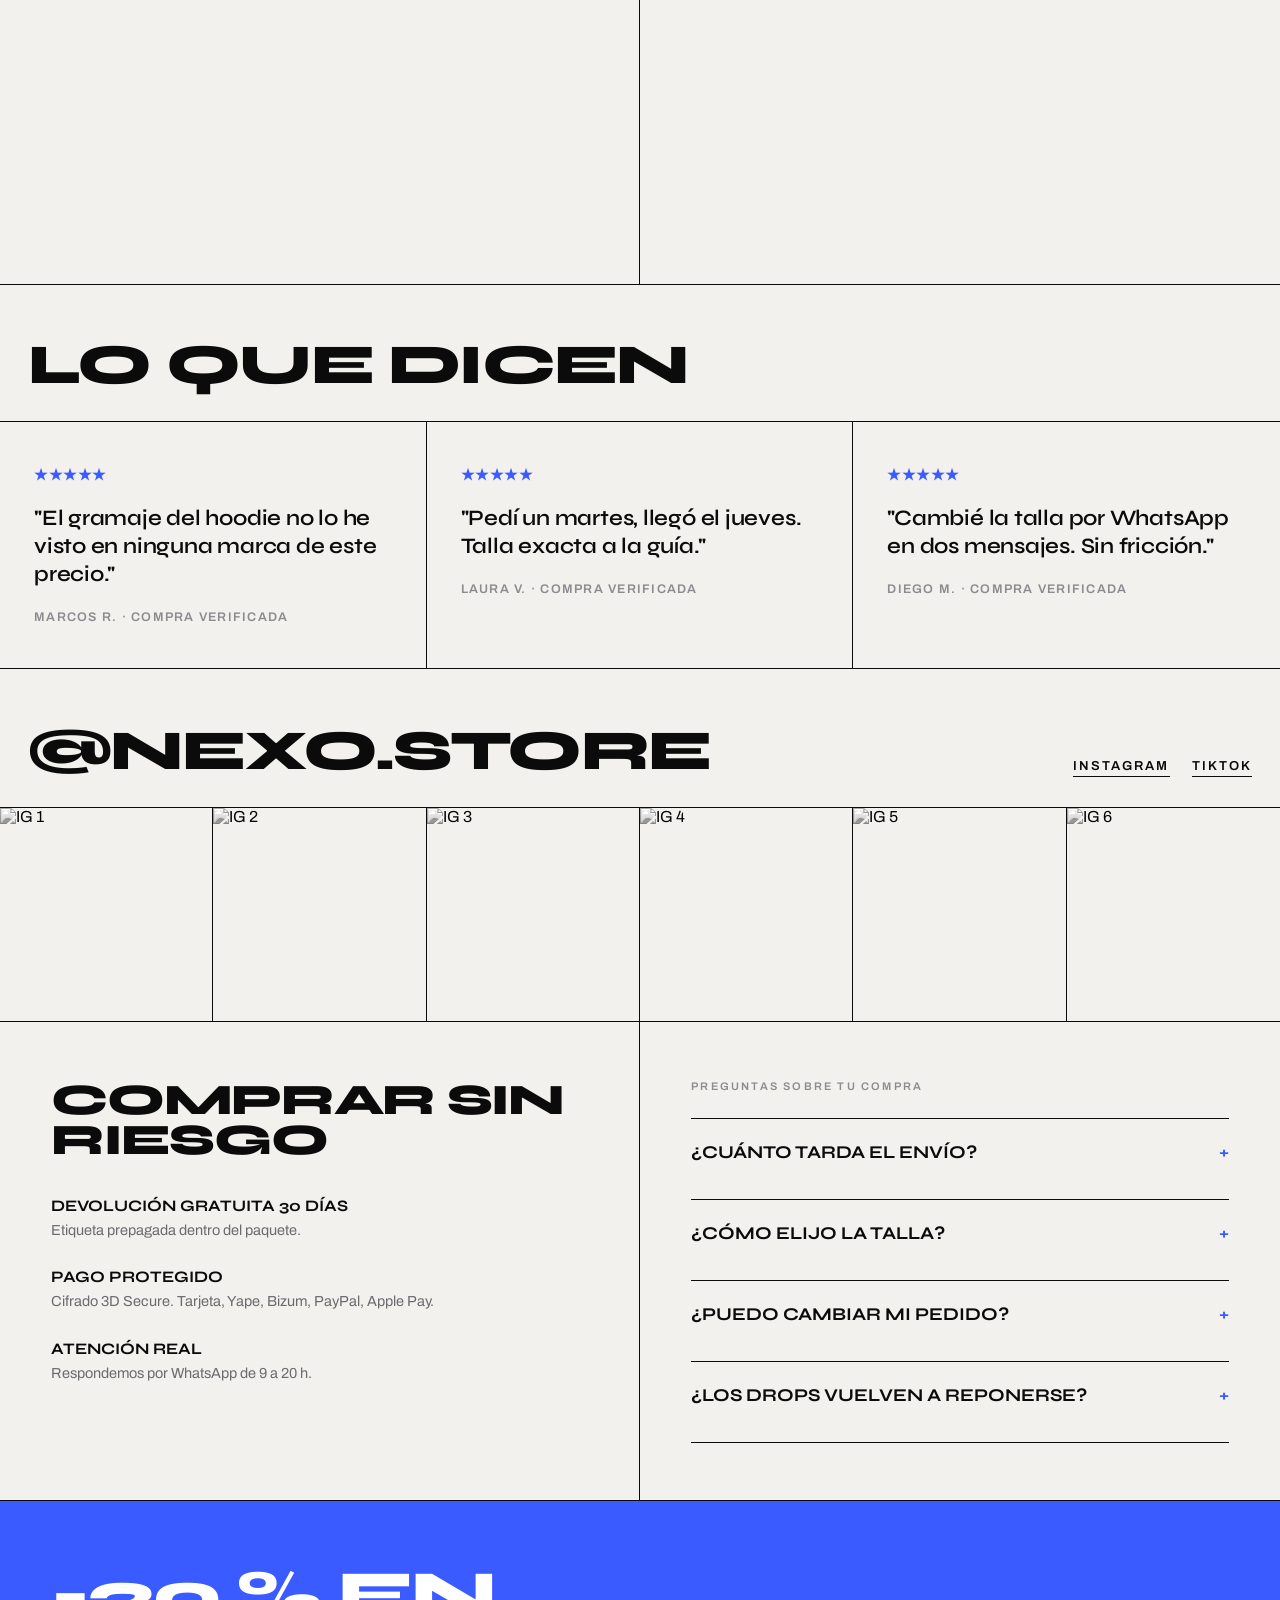
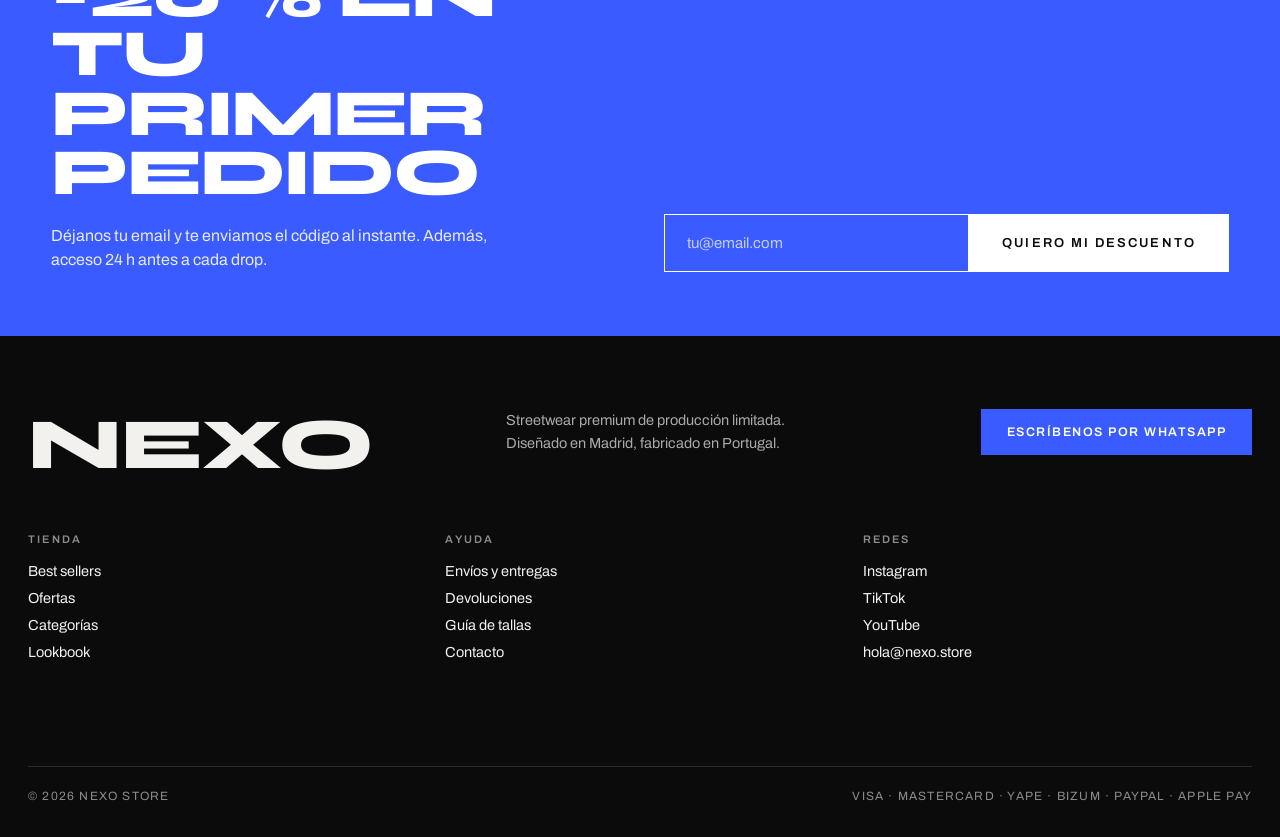
==== commit b12b03a0: "Show a Yape QR code in checkout when selected Adds a QR panel (via qrcodejs) under the payment optio" ====
--- a/index.html
+++ b/index.html
@@ -8,6 +8,7 @@
 <link rel="preconnect" href="https://fonts.gstatic.com" crossorigin>
 <link href="https://fonts.googleapis.com/css2?family=Syne:wght@600;700;800&family=Archivo:wght@400;500;600&display=swap" rel="stylesheet">
 <link rel="stylesheet" href="styles.css">
+<script src="https://cdnjs.cloudflare.com/ajax/libs/qrcodejs/1.0.0/qrcode.min.js"></script>
 </head>
 <body>
 
@@ -439,6 +440,13 @@
           <button class="pay-btn" data-pay="Apple Pay" type="button">Apple Pay</button>
         </div>
         <div class="pay-selected">Seleccionado · <span id="pay-selected">Tarjeta</span></div>
+        <div class="yape-panel" id="yape-panel" hidden>
+          <div class="yape-qr" id="yape-qr" aria-label="Código QR de Yape"></div>
+          <div class="yape-info">
+            <div class="yape-info-title">Escanea con tu app Yape</div>
+            <div class="yape-info-text">Abre Yape, toca "Yapear" y escanea este código para pagar <strong id="yape-amount">S/ 0.00</strong>. O yapea directo al <strong>+51 900 000 000</strong>.</div>
+          </div>
+        </div>
       </div>
     </div>
     <aside class="order-summary">
--- a/styles.css
+++ b/styles.css
@@ -403,6 +403,18 @@
 }
 .pay-btn-active { background: var(--ink); color: var(--bg); }
 .pay-selected { font-size: 12px; letter-spacing: .14em; text-transform: uppercase; color: var(--blue); margin-top: 14px; font-weight: 600; }
+
+.yape-panel {
+  margin-top: 22px; border: 1px solid var(--ink); padding: 22px; display: flex; gap: 20px;
+  align-items: center; flex-wrap: wrap; animation: nexoFadeIn .3s ease;
+}
+.yape-panel[hidden] { display: none; }
+.yape-qr { flex: none; width: 132px; height: 132px; background: #fff; border: 1px solid var(--ink); padding: 8px; display: flex; align-items: center; justify-content: center; }
+.yape-qr img, .yape-qr canvas, .yape-qr table { display: block; width: 100% !important; height: 100% !important; }
+.yape-info { flex: 1 1 200px; min-width: 0; }
+.yape-info-title { font-family: 'Syne', sans-serif; font-weight: 700; font-size: 15px; text-transform: uppercase; }
+.yape-info-text { font-size: 13.5px; line-height: 1.55; color: var(--gray-2); margin-top: 8px; }
+.yape-info-text strong { color: var(--ink); }
 .order-lines { margin-top: 22px; display: flex; flex-direction: column; gap: 12px; font-size: 15px; }
 .order-line { display: flex; justify-content: space-between; gap: 14px; }
 .order-line span:last-child { font-weight: 600; }
